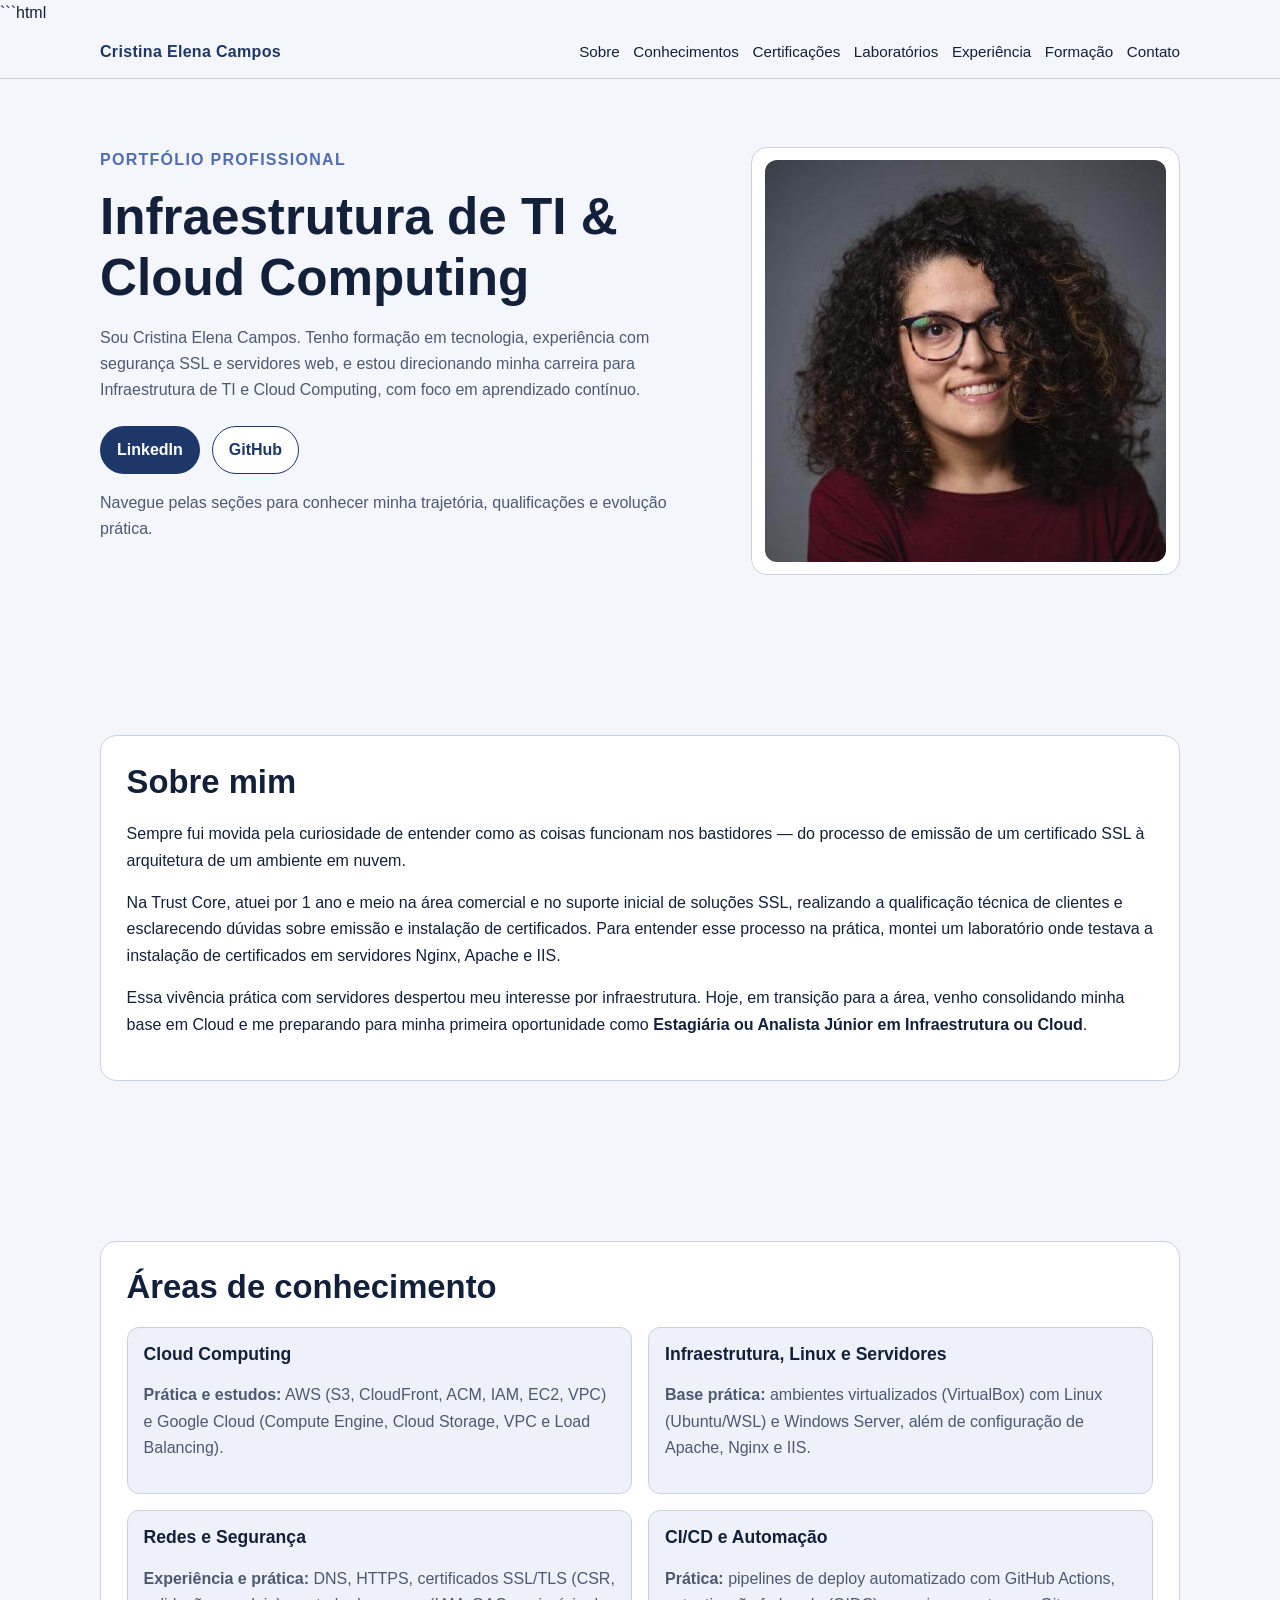
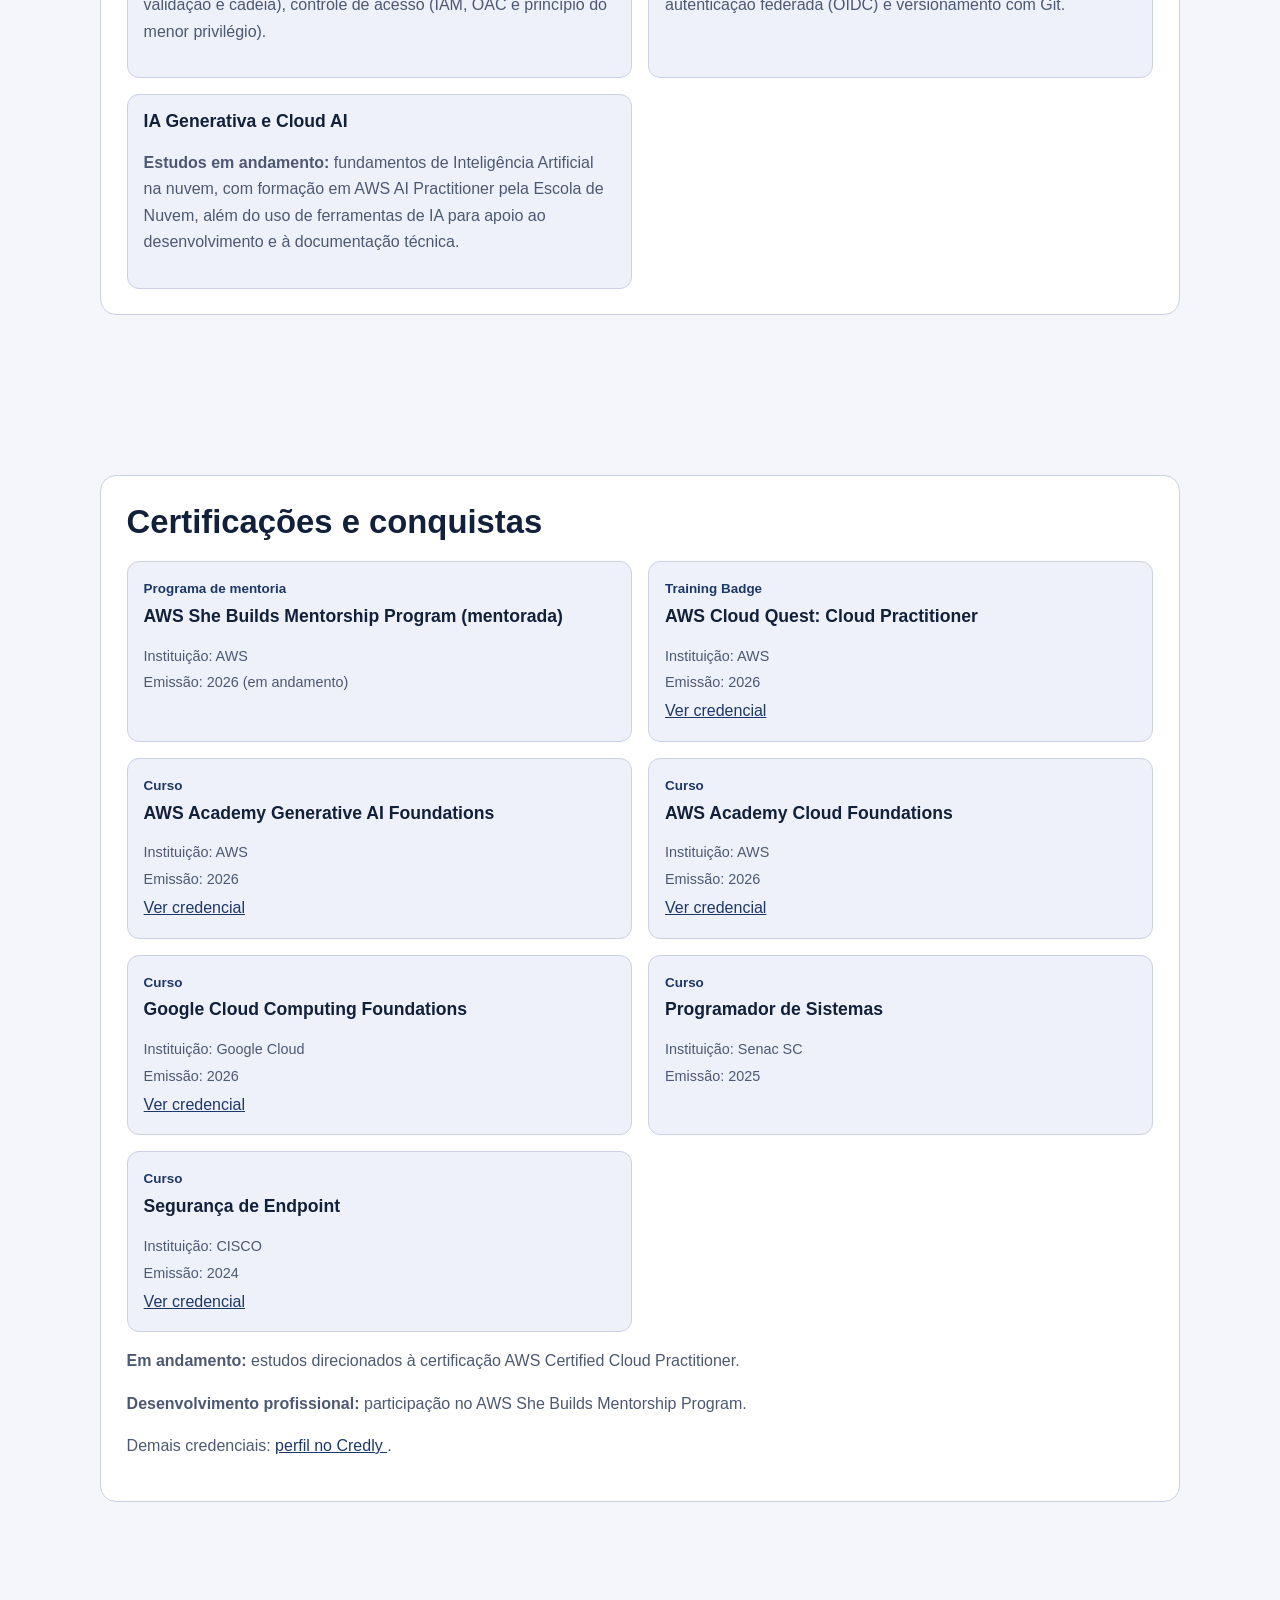
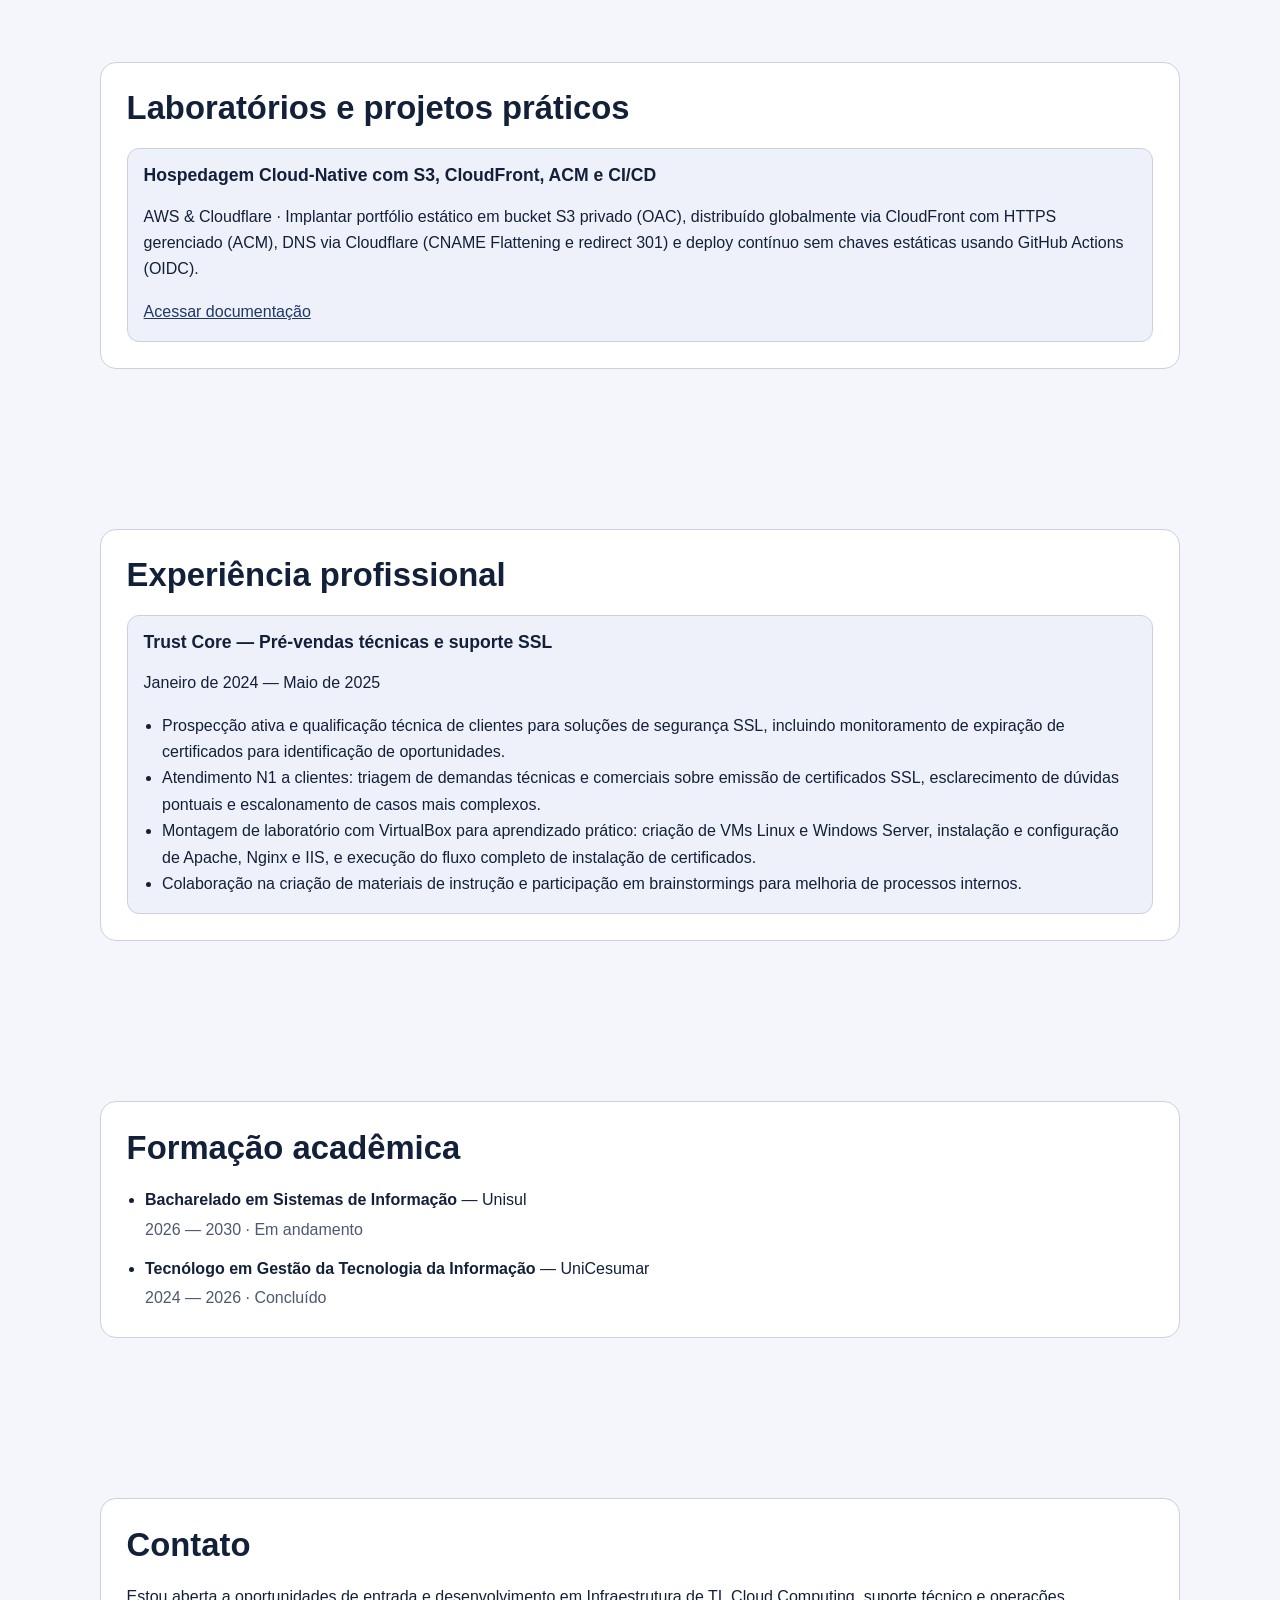
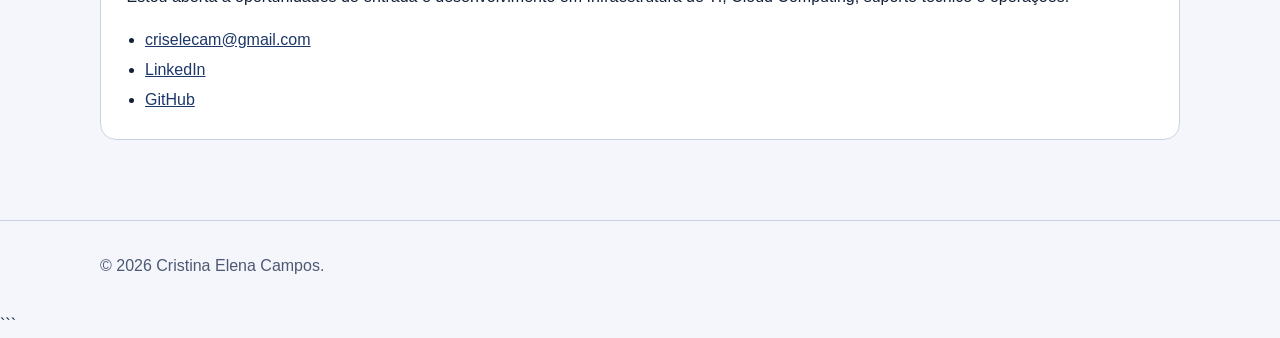
==== index.html @ 0709bb60 "Update experience and knowledge sections in index.html" ====
```html
<!doctype html>
<html lang="pt-BR">
  <head>
    <meta charset="utf-8" />
    <meta name="viewport" content="width=device-width, initial-scale=1" />

    <title>Cristina Elena Campos | Infraestrutura de TI &amp; Cloud Computing</title>

    <meta
      name="description"
      content="Portfólio profissional de Cristina Elena Campos, com formação em tecnologia, experiência com SSL e servidores web e foco em Infraestrutura de TI e Cloud Computing."
    />

    <link rel="icon" href="assets/images/favicon.svg" type="image/svg+xml" />
    <link rel="stylesheet" href="styles.css" />
  </head>

  <body>
    <a class="skip-link" href="#conteudo">Pular para o conteúdo principal</a>

    <header class="site-header" id="topo">
      <div class="container nav-wrapper">
        <a class="brand" href="#topo">Cristina Elena Campos</a>

        <nav aria-label="Navegação principal">
          <ul class="nav-list">
            <li><a href="#sobre">Sobre</a></li>
            <li><a href="#conhecimentos">Conhecimentos</a></li>
            <li><a href="#certificacoes">Certificações</a></li>
            <li><a href="#laboratorios">Laboratórios</a></li>
            <li><a href="#experiencia">Experiência</a></li>
            <li><a href="#formacao">Formação</a></li>
            <li><a href="#contato">Contato</a></li>
          </ul>
        </nav>
      </div>
    </header>

    <main id="conteudo">
      <section class="hero" aria-labelledby="hero-titulo">
        <div class="container hero-grid">
          <div>
            <p class="eyebrow">Portfólio profissional</p>

            <h1 id="hero-titulo">
              Infraestrutura de TI &amp; Cloud Computing
            </h1>

            <p class="hero-text">
              Sou Cristina Elena Campos. Tenho formação em tecnologia,
              experiência com segurança SSL e servidores web, e estou
              direcionando minha carreira para Infraestrutura de TI e Cloud
              Computing, com foco em aprendizado contínuo.
            </p>

            <div class="hero-actions" id="hero-actions">
              <a
                class="button button-primary"
                href="https://www.linkedin.com/in/criselecam/"
                target="_blank"
                rel="noopener noreferrer"
              >
                LinkedIn
              </a>

              <a
                class="button button-secondary"
                href="https://github.com/Cristina-br"
                target="_blank"
                rel="noopener noreferrer"
              >
                GitHub
              </a>
            </div>

            <p class="hero-note">
              Navegue pelas seções para conhecer minha trajetória,
              qualificações e evolução prática.
            </p>
          </div>

          <aside class="photo-card" aria-label="Foto profissional">
            <img
              src="assets/images/foto-profissional.jpeg"
              alt="Foto profissional de Cristina Elena Campos"
              width="420"
              height="520"
            />
          </aside>
        </div>
      </section>

      <section id="sobre" aria-labelledby="sobre-titulo">
        <div class="container section-content">
          <h2 id="sobre-titulo">Sobre mim</h2>

          <p>
            Sempre fui movida pela curiosidade de entender como as coisas
            funcionam nos bastidores — do processo de emissão de um certificado
            SSL à arquitetura de um ambiente em nuvem.
          </p>

          <p>
            Na Trust Core, atuei por 1 ano e meio na área comercial e no
            suporte inicial de soluções SSL, realizando a qualificação técnica
            de clientes e esclarecendo dúvidas sobre emissão e instalação de
            certificados. Para entender esse processo na prática, montei um
            laboratório onde testava a instalação de certificados em servidores
            Nginx, Apache e IIS.
          </p>

          <p>
            Essa vivência prática com servidores despertou meu interesse por
            infraestrutura. Hoje, em transição para a área, venho consolidando
            minha base em Cloud e me preparando para minha primeira oportunidade
            como
            <strong>Estagiária ou Analista Júnior em Infraestrutura ou Cloud</strong>.
          </p>
        </div>
      </section>

      <section id="conhecimentos" aria-labelledby="conhecimentos-titulo">
        <div class="container section-content">
          <h2 id="conhecimentos-titulo">Áreas de conhecimento</h2>

          <div class="knowledge-grid">
            <article>
              <h3>Cloud Computing</h3>
              <p>
                <strong>Prática e estudos:</strong> AWS (S3, CloudFront, ACM,
                IAM, EC2, VPC) e Google Cloud (Compute Engine, Cloud Storage,
                VPC e Load Balancing).
              </p>
            </article>

            <article>
              <h3>Infraestrutura, Linux e Servidores</h3>
              <p>
                <strong>Base prática:</strong> ambientes virtualizados
                (VirtualBox) com Linux (Ubuntu/WSL) e Windows Server, além de
                configuração de Apache, Nginx e IIS.
              </p>
            </article>

            <article>
              <h3>Redes e Segurança</h3>
              <p>
                <strong>Experiência e prática:</strong> DNS, HTTPS,
                certificados SSL/TLS (CSR, validação e cadeia), controle de
                acesso (IAM, OAC e princípio do menor privilégio).
              </p>
            </article>

            <article>
              <h3>CI/CD e Automação</h3>
              <p>
                <strong>Prática:</strong> pipelines de deploy automatizado
                com GitHub Actions, autenticação federada (OIDC) e
                versionamento com Git.
              </p>
            </article>

            <article>
              <h3>IA Generativa e Cloud AI</h3>
              <p>
                <strong>Estudos em andamento:</strong> fundamentos de
                Inteligência Artificial na nuvem, com formação em AWS AI
                Practitioner pela Escola de Nuvem, além do uso de ferramentas
                de IA para apoio ao desenvolvimento e à documentação técnica.
              </p>
            </article>
          </div>
        </div>
      </section>

      <section id="certificacoes" aria-labelledby="certificacoes-titulo">
        <div class="container section-content">
          <h2 id="certificacoes-titulo">Certificações e conquistas</h2>

          <div
            id="certificacoes-destaque"
            class="credentials-grid"
            aria-live="polite"
          ></div>

          <div class="credentials-footer">
            <p>
              <strong>Em andamento:</strong> estudos direcionados à
              certificação AWS Certified Cloud Practitioner.
            </p>

            <p>
              <strong>Desenvolvimento profissional:</strong> participação no
              AWS She Builds Mentorship Program.
            </p>

            <p>
              Demais credenciais:
              <a
                href="https://www.credly.com/users/cristina-elena-campos/badges/credly"
                target="_blank"
                rel="noopener noreferrer"
              >
                perfil no Credly
              </a>.
            </p>
          </div>
        </div>
      </section>

      <section id="laboratorios" aria-labelledby="laboratorios-titulo">
        <div class="container section-content">
          <h2 id="laboratorios-titulo">Laboratórios e projetos práticos</h2>

          <div
            id="laboratorios-lista"
            class="labs-list"
            aria-live="polite"
          ></div>

          <!--
            A estrutura está preparada para receber novos laboratórios
            via arquivo de dados (data/laboratorios.json).
          -->
        </div>
      </section>

      <section id="experiencia" aria-labelledby="experiencia-titulo">
        <div class="container section-content">
          <h2 id="experiencia-titulo">Experiência profissional</h2>

          <article class="timeline-item">
            <header>
              <h3>Trust Core — Pré-vendas técnicas e suporte SSL</h3>
              <p>Janeiro de 2024 — Maio de 2025</p>
            </header>

            <ul>
              <li>
                Prospecção ativa e qualificação técnica de clientes para
                soluções de segurança SSL, incluindo monitoramento de
                expiração de certificados para identificação de oportunidades.
              </li>

              <li>
                Atendimento N1 a clientes: triagem de demandas técnicas e
                comerciais sobre emissão de certificados SSL, esclarecimento
                de dúvidas pontuais e escalonamento de casos mais complexos.
              </li>

              <li>
                Montagem de laboratório com VirtualBox para aprendizado
                prático: criação de VMs Linux e Windows Server, instalação e
                configuração de Apache, Nginx e IIS, e execução do fluxo
                completo de instalação de certificados.
              </li>

              <li>
                Colaboração na criação de materiais de instrução e participação
                em brainstormings para melhoria de processos internos.
              </li>
            </ul>
          </article>
        </div>
      </section>

      <section id="formacao" aria-labelledby="formacao-titulo">
        <div class="container section-content">
          <h2 id="formacao-titulo">Formação acadêmica</h2>

          <ul class="education-list">
            <li>
              <strong>Bacharelado em Sistemas de Informação</strong> — Unisul
              <span>2026 — 2030 · Em andamento</span>
            </li>

            <li>
              <strong>Tecnólogo em Gestão da Tecnologia da Informação</strong>
              — UniCesumar
              <span>2024 — 2026 · Concluído</span>
            </li>
          </ul>
        </div>
      </section>

      <section id="contato" aria-labelledby="contato-titulo">
        <div class="container section-content">
          <h2 id="contato-titulo">Contato</h2>

          <p>
            Estou aberta a oportunidades de entrada e desenvolvimento em
            Infraestrutura de TI, Cloud Computing, suporte técnico e operações.
          </p>

          <ul class="contact-list">
            <li>
              <a href="mailto:criselecam@gmail.com">
                criselecam@gmail.com
              </a>
            </li>

            <li>
              <a
                href="https://www.linkedin.com/in/criselecam/"
                target="_blank"
                rel="noopener noreferrer"
              >
                LinkedIn
              </a>
            </li>

            <li>
              <a
                href="https://github.com/Cristina-br"
                target="_blank"
                rel="noopener noreferrer"
              >
                GitHub
              </a>
            </li>
          </ul>
        </div>
      </section>
    </main>

    <footer class="site-footer">
      <div class="container">
        <p>© <span id="current-year"></span> Cristina Elena Campos.</p>
      </div>
    </footer>

    <script src="script.js" defer></script>
  </body>
</html>
```
---- styles.css ----
:root {
  --bg: #f4f6fb;
  --surface: #ffffff;
  --surface-alt: #eef1f9;
  --text: #13203a;
  --muted: #4d5872;
  --primary: #1d3769;
  --primary-strong: #14264a;
  --secondary: #4f6db4;
  --accent: #7a64b5;
  --border: #c9d1e3;
}

* {
  box-sizing: border-box;
}

html {
  scroll-behavior: smooth;
}

body {
  margin: 0;
  font-family: "Inter", "Segoe UI", Roboto, Helvetica, Arial, sans-serif;
  line-height: 1.65;
  background: var(--bg);
  color: var(--text);
}

a {
  color: var(--primary);
}

a:focus-visible,
button:focus-visible {
  outline: 3px solid var(--accent);
  outline-offset: 2px;
}

.skip-link {
  position: absolute;
  left: -9999px;
  top: 0;
  background: var(--primary-strong);
  color: #fff;
  padding: 0.5rem 0.75rem;
  z-index: 999;
}

.skip-link:focus {
  left: 0.5rem;
  top: 0.5rem;
}

.container {
  width: min(1080px, 92vw);
  margin: 0 auto;
}

.site-header {
  position: sticky;
  top: 0;
  background: rgba(244, 246, 251, 0.94);
  border-bottom: 1px solid var(--border);
  backdrop-filter: blur(6px);
  z-index: 40;
}

.nav-wrapper {
  display: flex;
  align-items: center;
  justify-content: space-between;
  gap: 1rem;
  padding: 0.8rem 0;
}

.brand {
  font-weight: 700;
  text-decoration: none;
  letter-spacing: 0.02em;
}

.nav-list {
  margin: 0;
  padding: 0;
  list-style: none;
  display: flex;
  flex-wrap: wrap;
  justify-content: flex-end;
  gap: 0.85rem;
}

.nav-list a {
  text-decoration: none;
  color: var(--text);
  font-size: 0.95rem;
}

section {
  padding: 5rem 0;
}

.hero {
  padding-top: 4.2rem;
}

.hero-grid {
  display: grid;
  grid-template-columns: 1.3fr minmax(260px, 0.9fr);
  gap: 2rem;
  align-items: start;
}

.eyebrow {
  text-transform: uppercase;
  letter-spacing: 0.08em;
  color: var(--secondary);
  font-weight: 600;
  margin: 0 0 0.8rem;
}

h1,
h2,
h3 {
  line-height: 1.2;
  margin-top: 0;
}

h1 {
  font-size: clamp(1.9rem, 4.4vw, 3.2rem);
  margin-bottom: 1rem;
}

h2 {
  font-size: clamp(1.45rem, 2.6vw, 2.05rem);
  margin-bottom: 1.25rem;
}

h3 {
  font-size: 1.1rem;
}

.hero-text,
.hero-note {
  color: var(--muted);
  max-width: 65ch;
}

.hero-actions {
  display: flex;
  flex-wrap: wrap;
  gap: 0.75rem;
  margin: 1.4rem 0 0.75rem;
}

.button {
  display: inline-flex;
  align-items: center;
  justify-content: center;
  padding: 0.6rem 1rem;
  border-radius: 999px;
  text-decoration: none;
  border: 1px solid transparent;
  font-weight: 600;
}

.button-primary {
  background: var(--primary);
  color: #fff;
}

.button-primary:hover,
.button-primary:focus-visible {
  background: var(--primary-strong);
}

.button-secondary {
  background: var(--surface);
  color: var(--primary);
  border-color: var(--primary);
}

.button-secondary:hover,
.button-secondary:focus-visible {
  background: #e8edf8;
}

.photo-card {
  background: var(--surface);
  border: 1px solid var(--border);
  border-radius: 16px;
  padding: 0.8rem;
}

.photo-card img {
  width: 100%;
  height: auto;
  border-radius: 12px;
  display: block;
}

.photo-card p {
  margin: 0.8rem 0 0;
  color: var(--muted);
  font-size: 0.92rem;
}

.section-content {
  background: var(--surface);
  border: 1px solid var(--border);
  border-radius: 16px;
  padding: clamp(1.1rem, 2vw, 2rem);
}

.knowledge-grid,
.credentials-grid {
  display: grid;
  grid-template-columns: repeat(2, minmax(0, 1fr));
  gap: 1rem;
}

.knowledge-grid article,
.credential-card,
.timeline-item,
.labs-callout {
  background: var(--surface-alt);
  border: 1px solid var(--border);
  border-radius: 12px;
  padding: 1rem;
}

.credential-card p,
.knowledge-grid p,
.credentials-footer,
.labs-note {
  color: var(--muted);
}

.credential-type {
  display: inline-block;
  margin-bottom: 0.35rem;
  font-size: 0.84rem;
  color: var(--primary);
  font-weight: 600;
}

.credential-meta {
  font-size: 0.9rem;
  margin: 0.2rem 0;
}

.timeline-item ul,
.contact-list,
.education-list {
  margin: 0;
  padding-left: 1.15rem;
}

.education-list li + li {
  margin-top: 0.8rem;
}

.education-list span {
  display: block;
  color: var(--muted);
  margin-top: 0.2rem;
}

.contact-list li + li {
  margin-top: 0.25rem;
}

.site-footer {
  border-top: 1px solid var(--border);
  padding: 2rem 0;
}

.site-footer p {
  margin: 0;
  color: var(--muted);
}

@media (max-width: 880px) {
  .nav-wrapper {
    flex-direction: column;
    align-items: flex-start;
  }

  .hero-grid,
  .knowledge-grid,
  .credentials-grid {
    grid-template-columns: 1fr;
  }
}

@media (prefers-reduced-motion: reduce) {
  html {
    scroll-behavior: auto;
  }

  *,
  *::before,
  *::after {
    animation-duration: 0.01ms !important;
    animation-iteration-count: 1 !important;
    transition-duration: 0.01ms !important;
  }
}
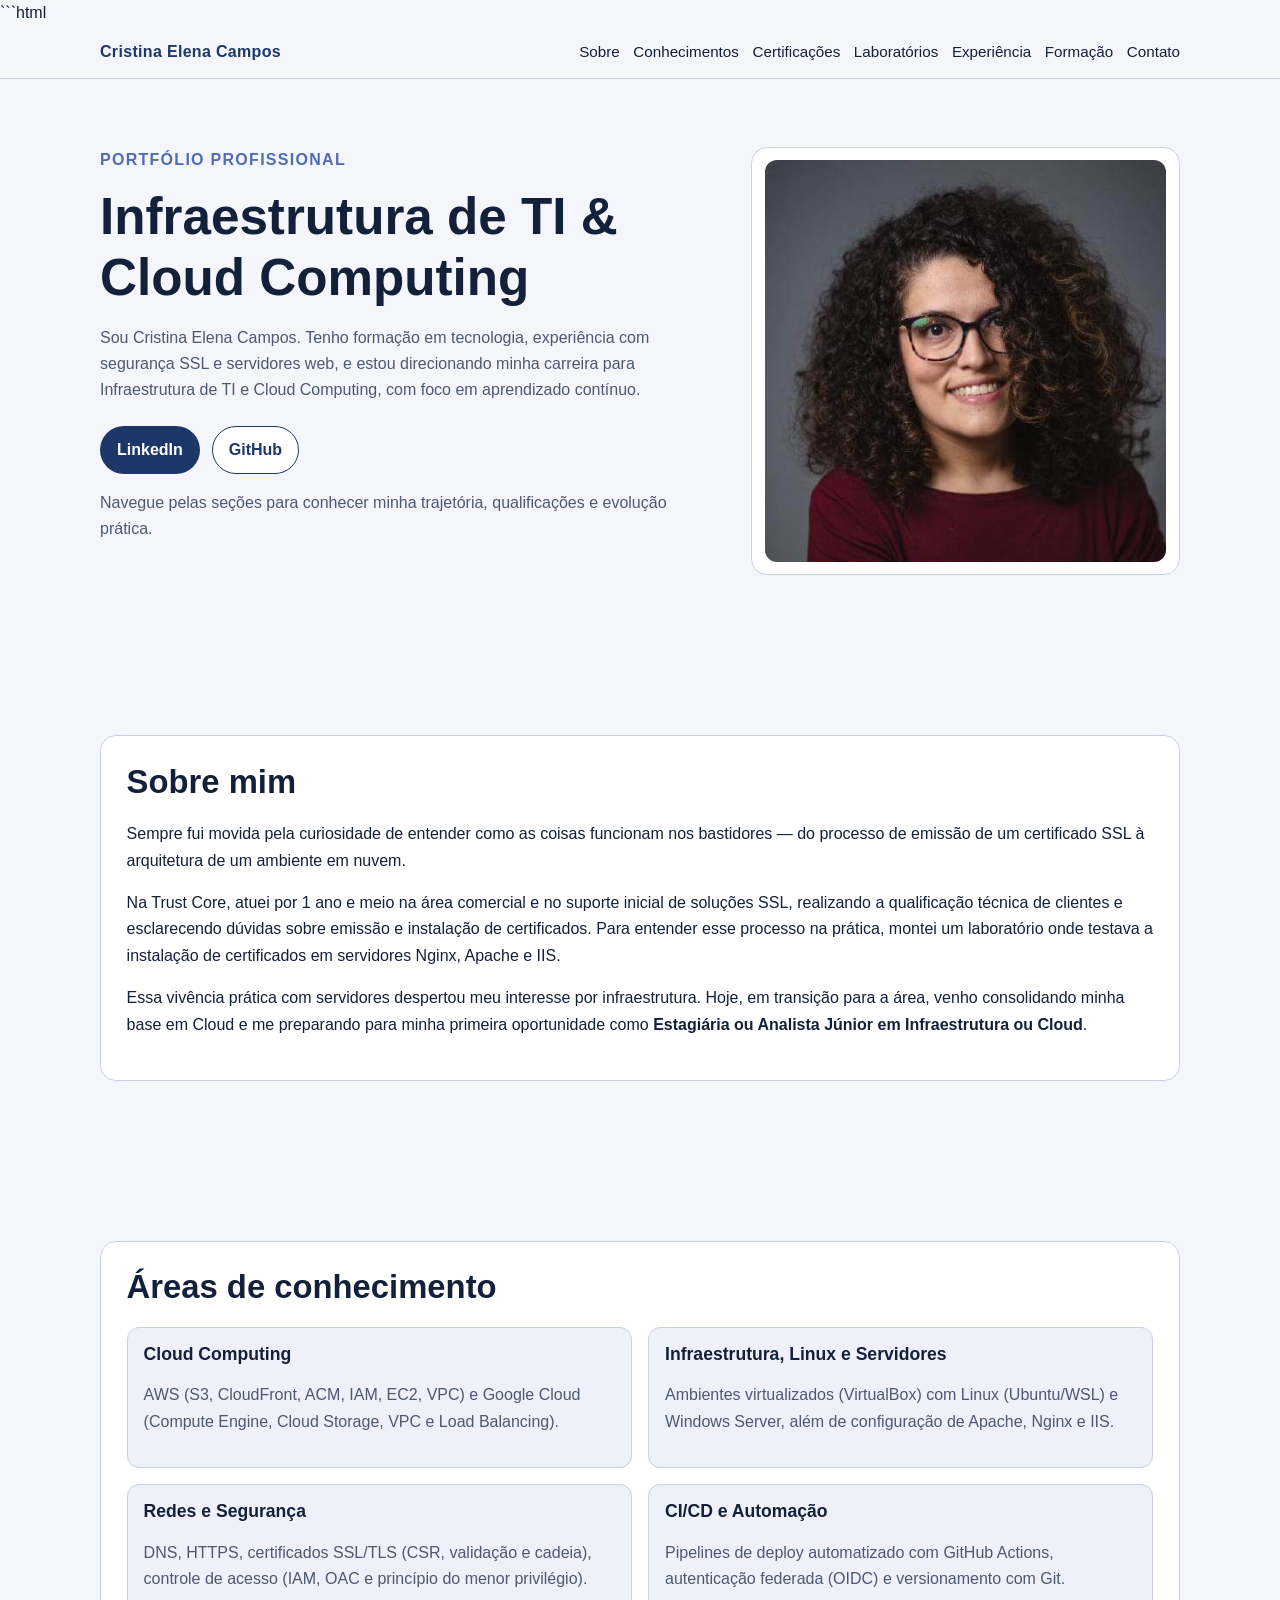
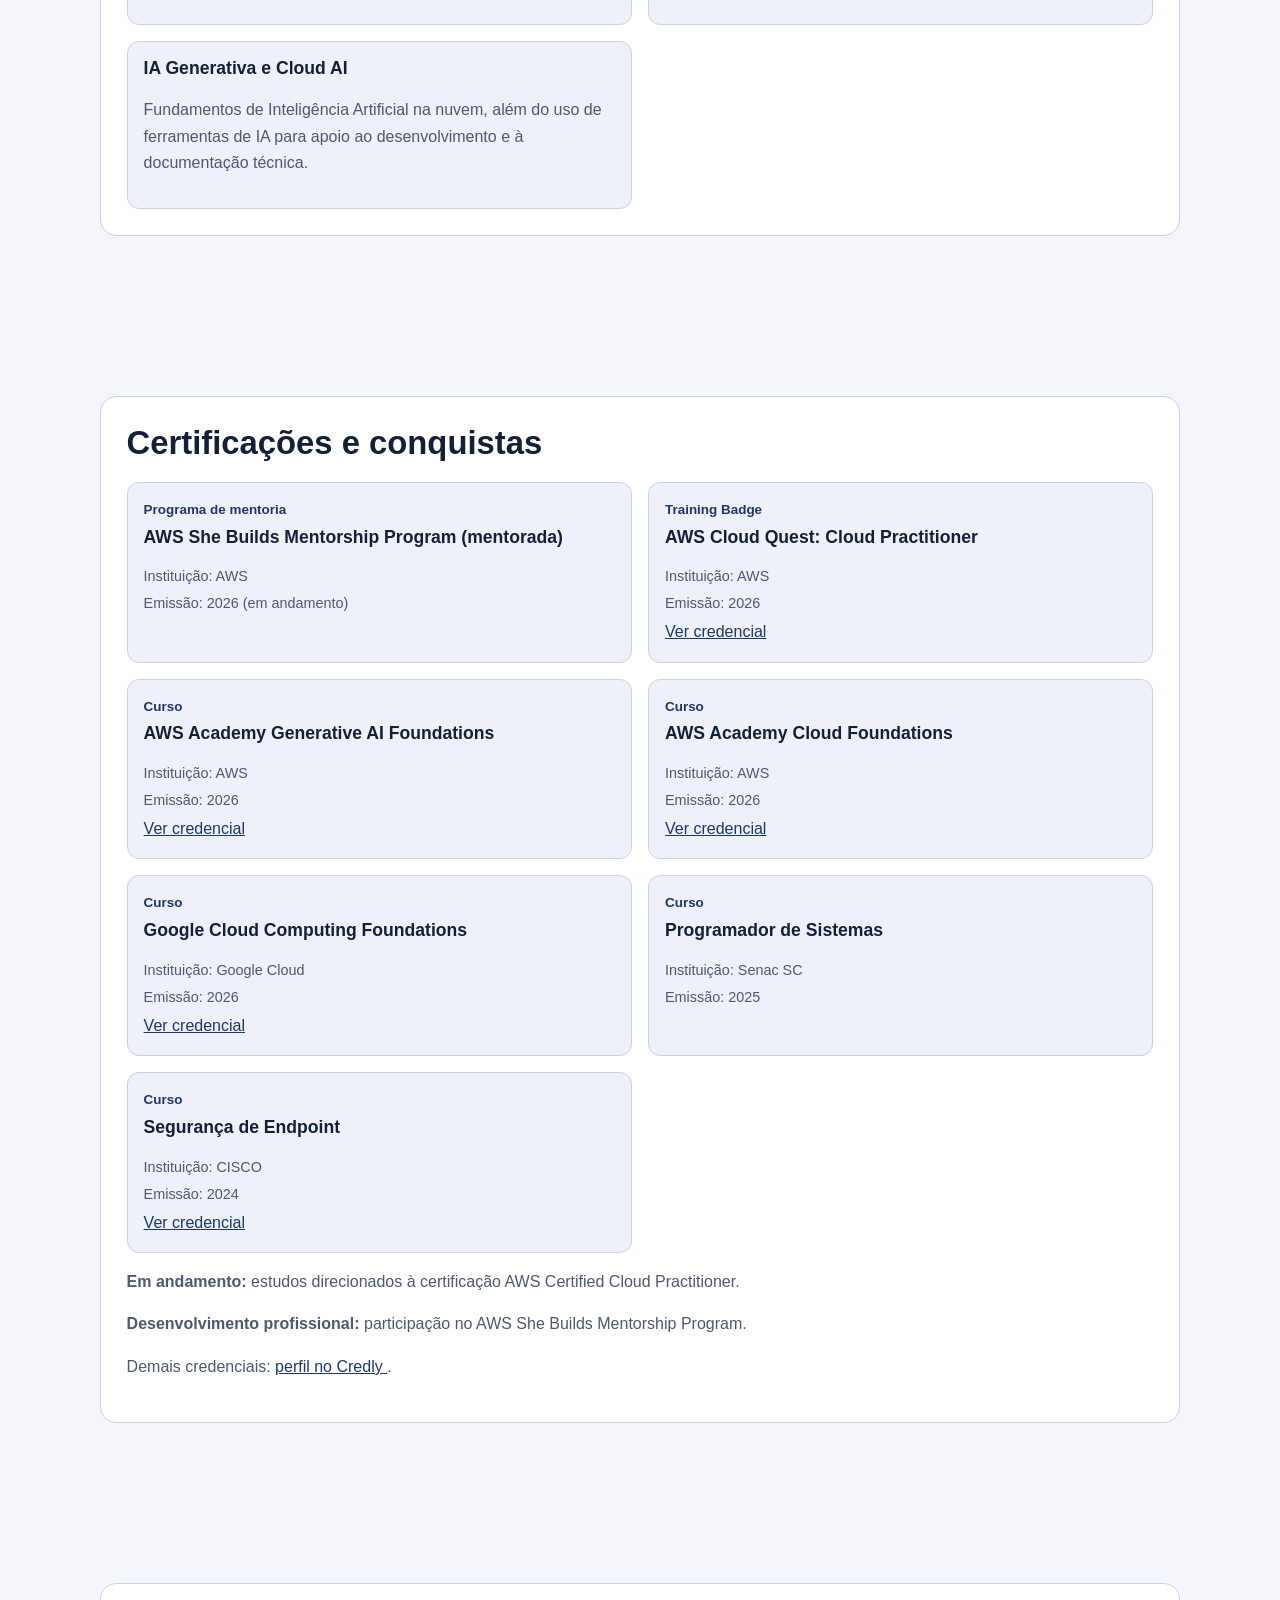
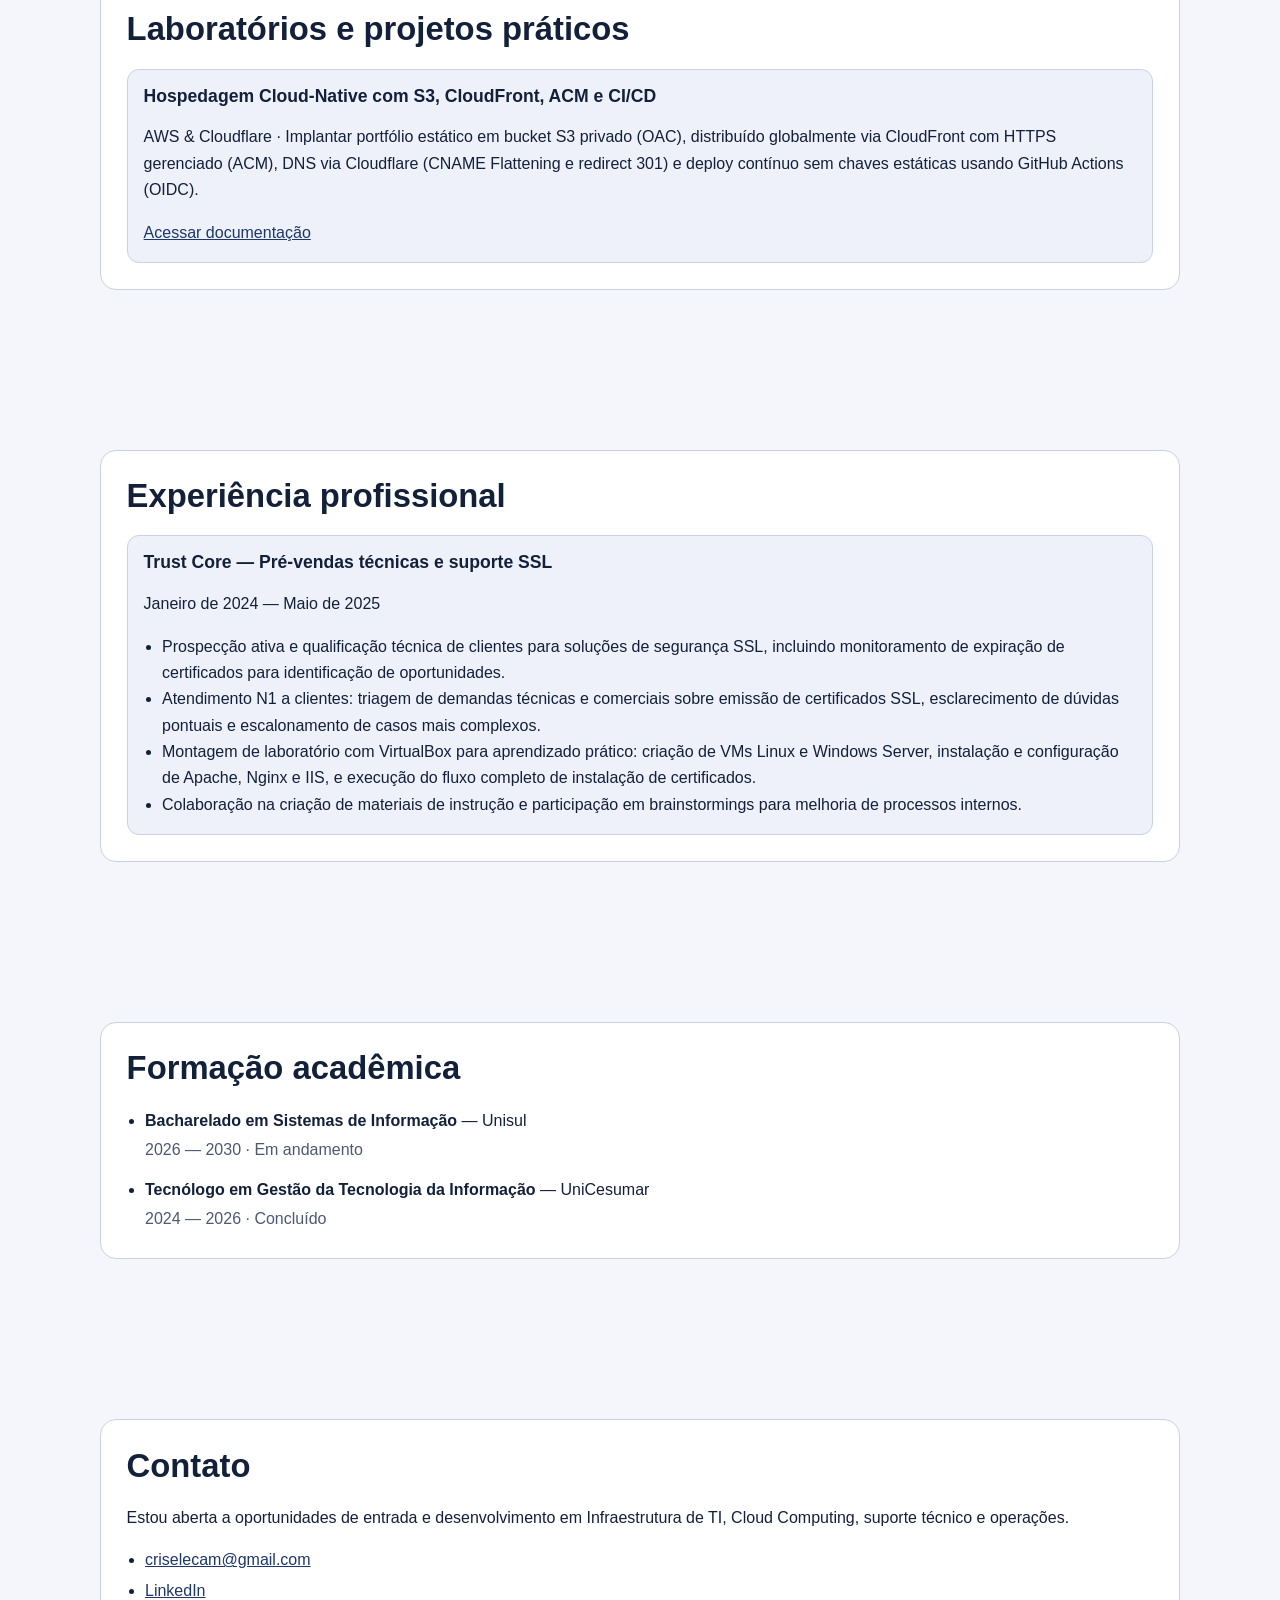
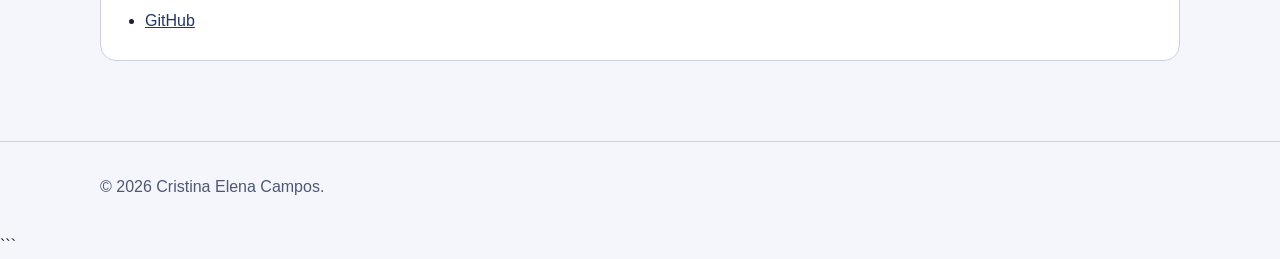
==== commit 572b4990: "Refactor HTML content for clarity and conciseness" ====
--- a/index.html
+++ b/index.html
@@ -128,7 +128,7 @@
             <article>
               <h3>Cloud Computing</h3>
               <p>
-                <strong>Prática e estudos:</strong> AWS (S3, CloudFront, ACM,
+                AWS (S3, CloudFront, ACM,
                 IAM, EC2, VPC) e Google Cloud (Compute Engine, Cloud Storage,
                 VPC e Load Balancing).
               </p>
@@ -137,7 +137,7 @@
             <article>
               <h3>Infraestrutura, Linux e Servidores</h3>
               <p>
-                <strong>Base prática:</strong> ambientes virtualizados
+                Ambientes virtualizados
                 (VirtualBox) com Linux (Ubuntu/WSL) e Windows Server, além de
                 configuração de Apache, Nginx e IIS.
               </p>
@@ -146,7 +146,7 @@
             <article>
               <h3>Redes e Segurança</h3>
               <p>
-                <strong>Experiência e prática:</strong> DNS, HTTPS,
+                DNS, HTTPS,
                 certificados SSL/TLS (CSR, validação e cadeia), controle de
                 acesso (IAM, OAC e princípio do menor privilégio).
               </p>
@@ -155,7 +155,7 @@
             <article>
               <h3>CI/CD e Automação</h3>
               <p>
-                <strong>Prática:</strong> pipelines de deploy automatizado
+                Pipelines de deploy automatizado
                 com GitHub Actions, autenticação federada (OIDC) e
                 versionamento com Git.
               </p>
@@ -164,9 +164,8 @@
             <article>
               <h3>IA Generativa e Cloud AI</h3>
               <p>
-                <strong>Estudos em andamento:</strong> fundamentos de
-                Inteligência Artificial na nuvem, com formação em AWS AI
-                Practitioner pela Escola de Nuvem, além do uso de ferramentas
+                Fundamentos de
+                Inteligência Artificial na nuvem, além do uso de ferramentas
                 de IA para apoio ao desenvolvimento e à documentação técnica.
               </p>
             </article>
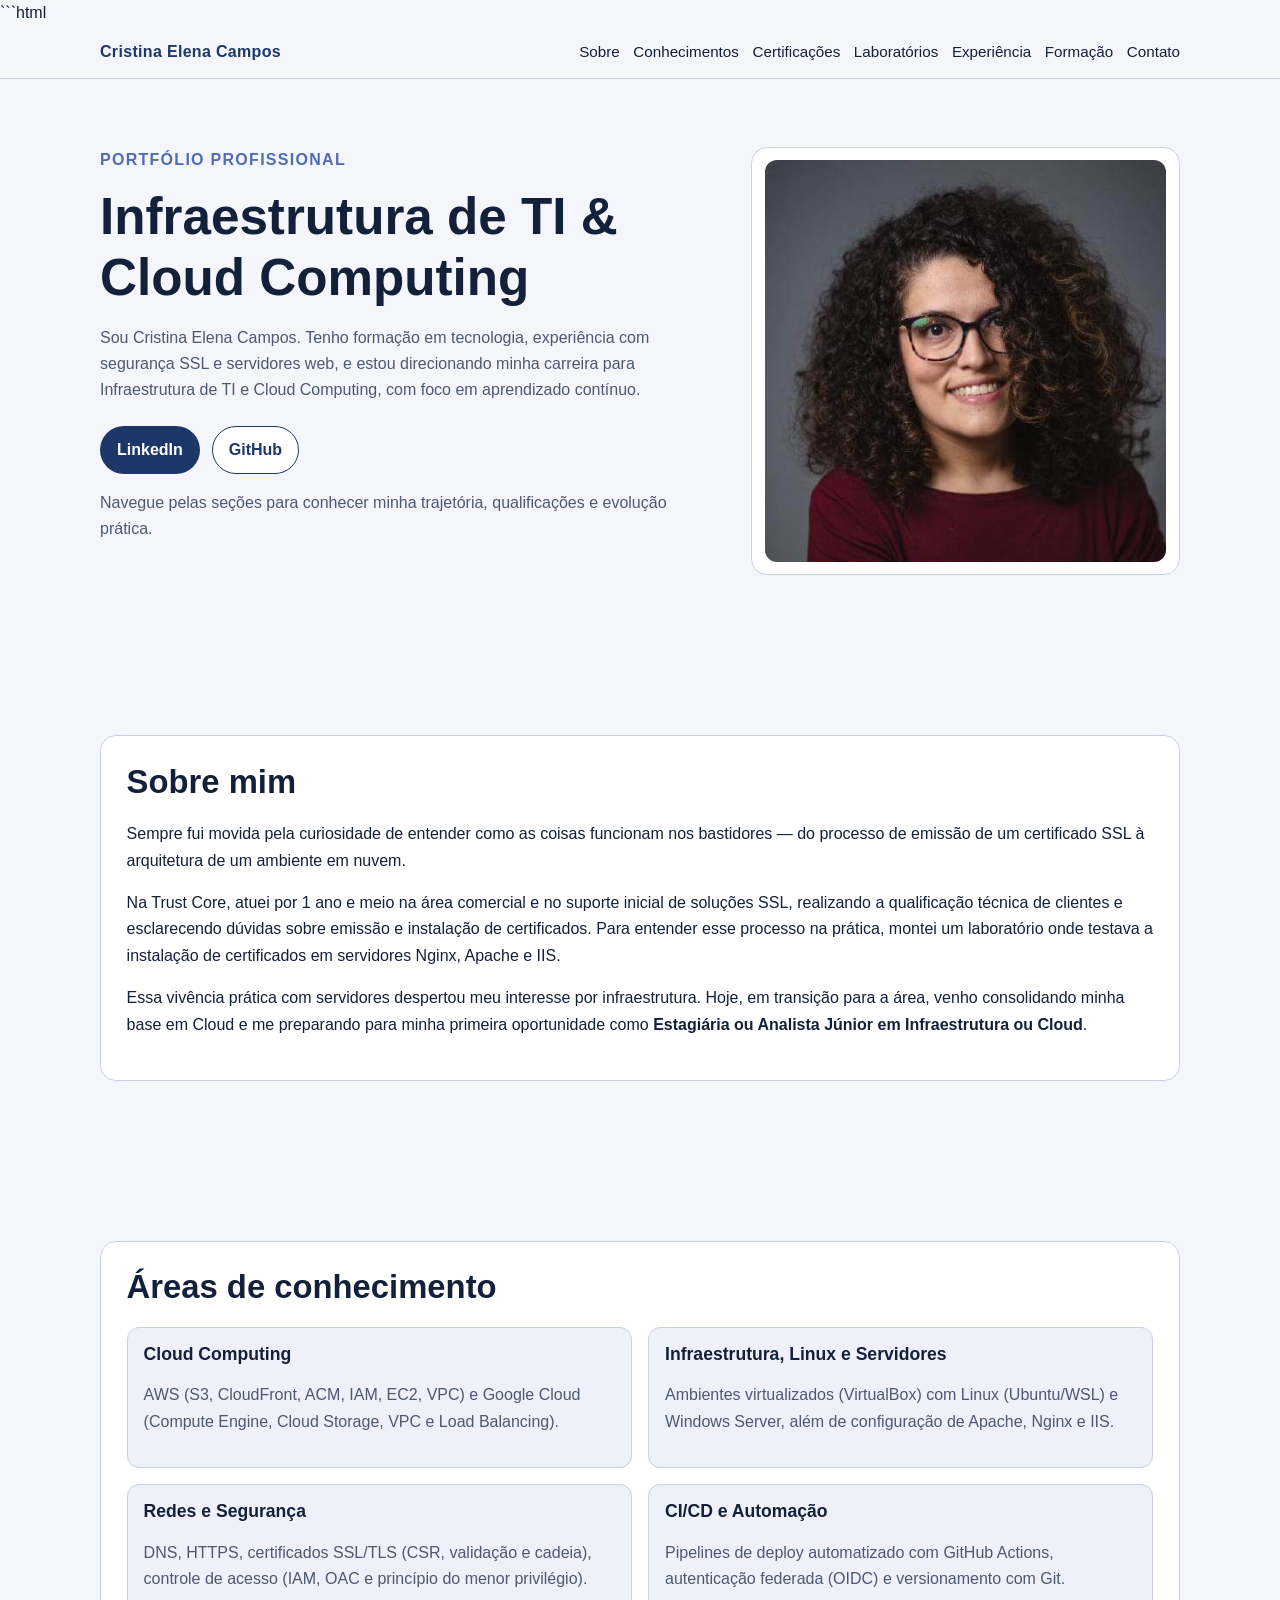
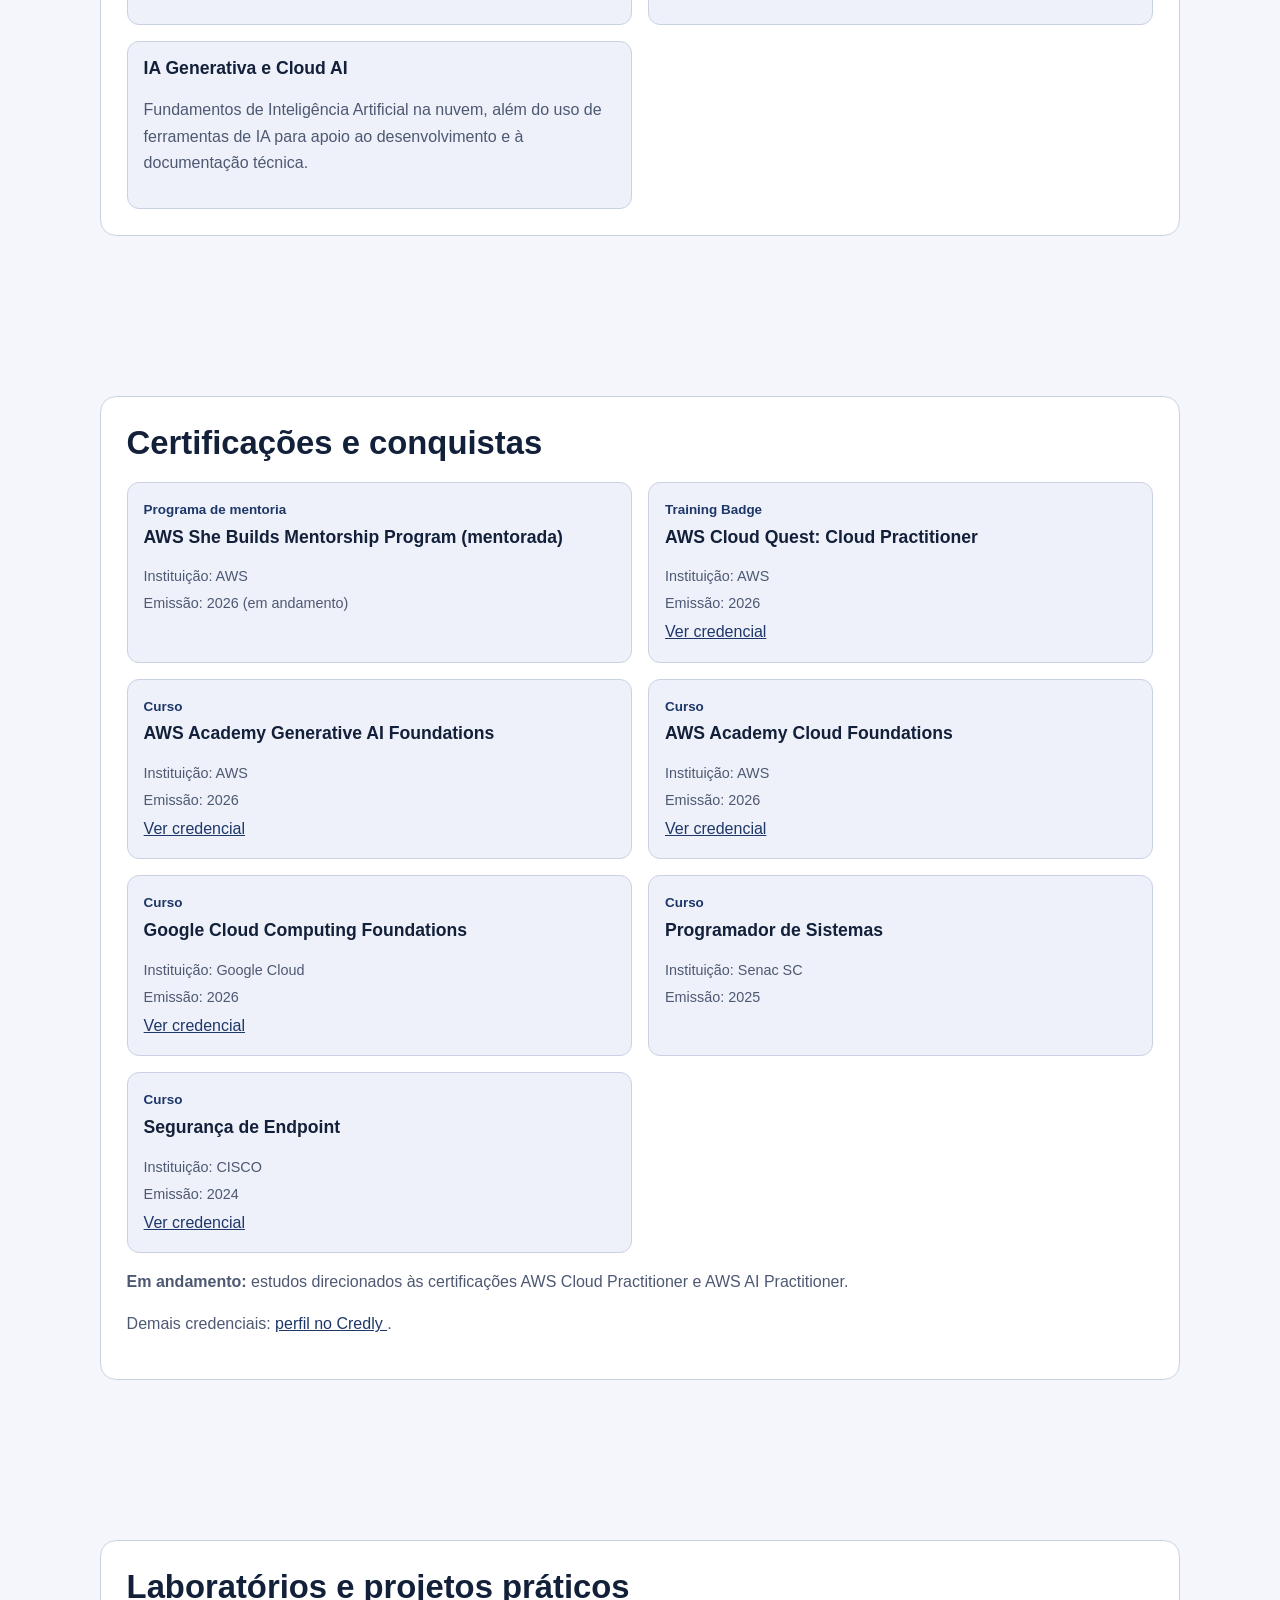
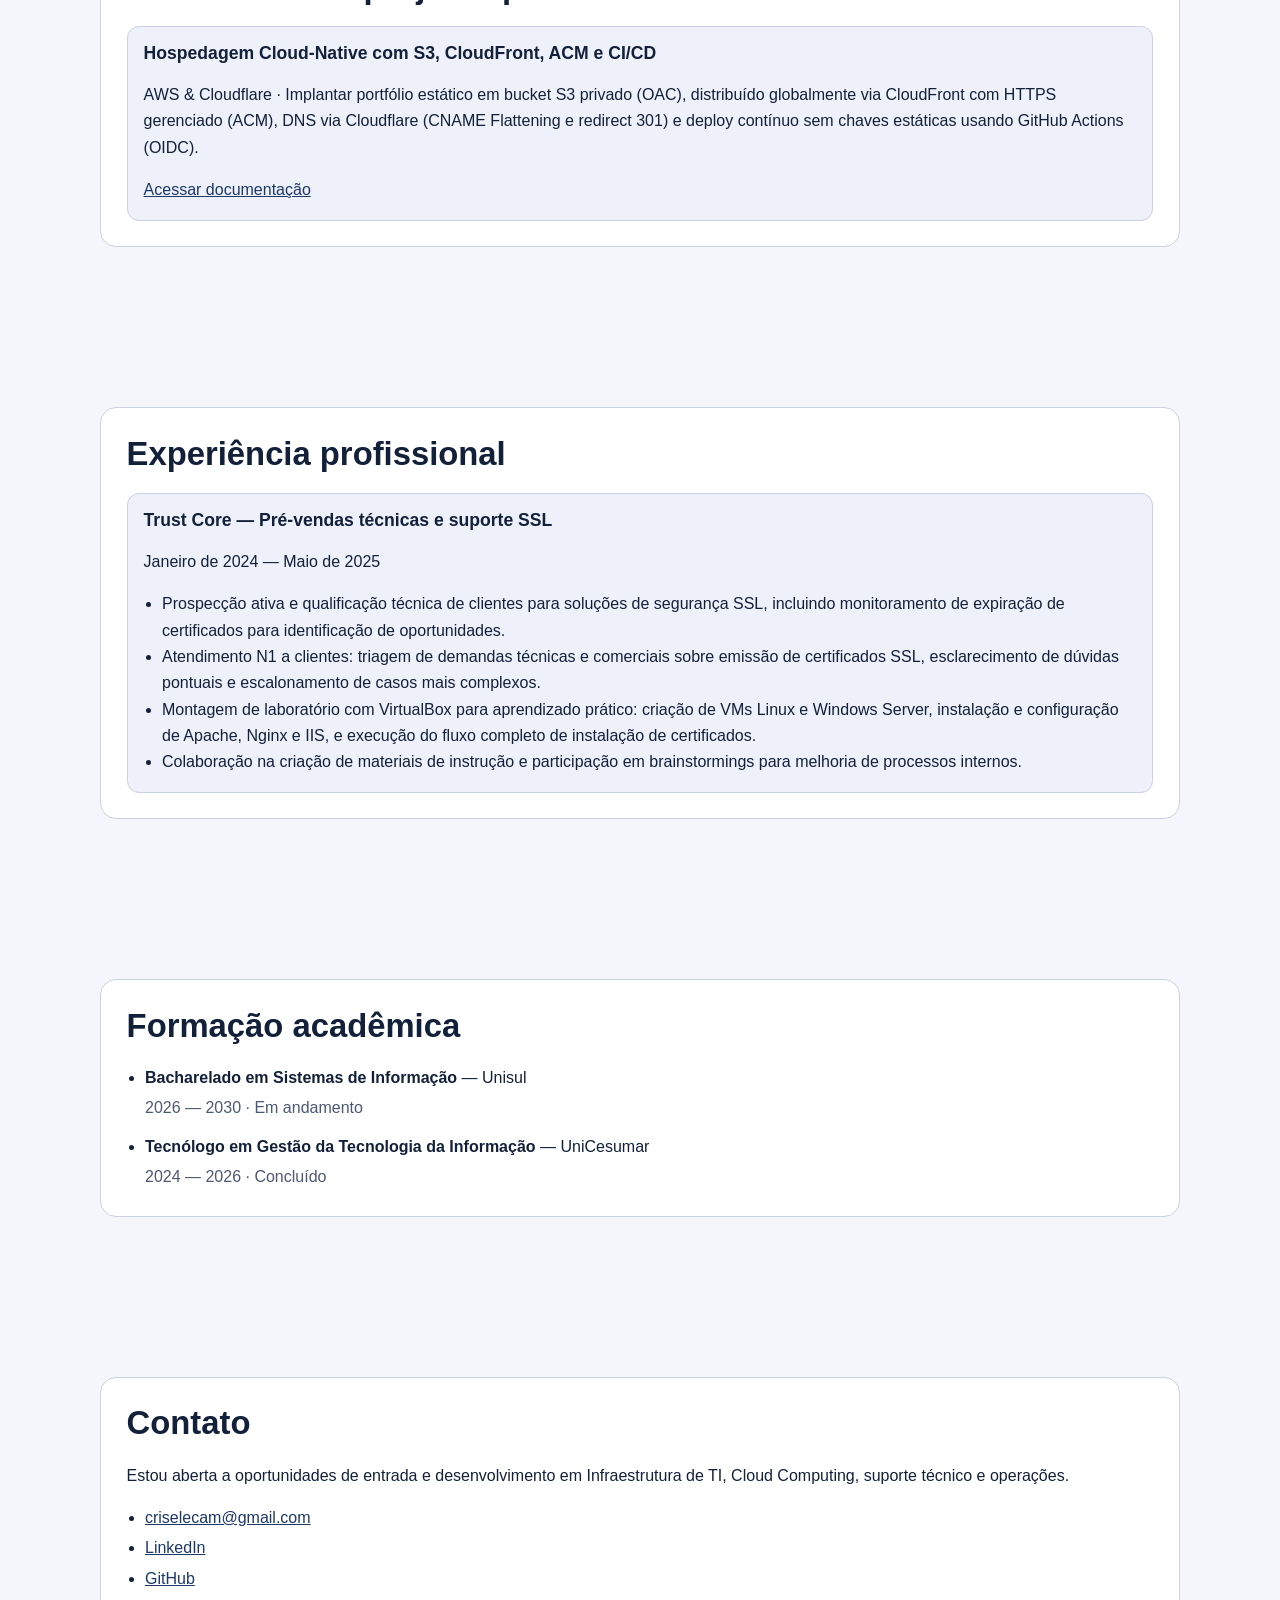
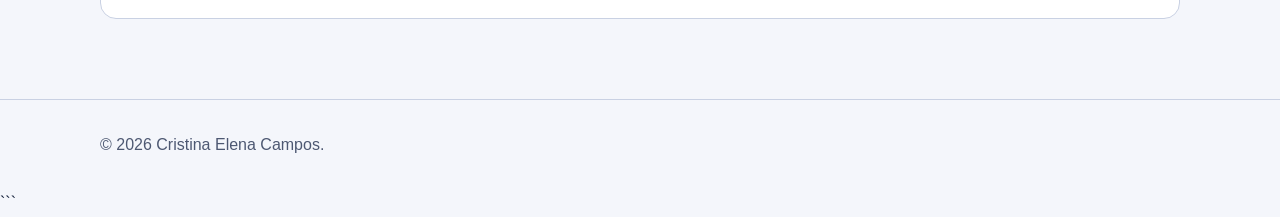
==== commit 1949320e: "Update ongoing studies and professional development" ====
--- a/index.html
+++ b/index.html
@@ -185,13 +185,8 @@
 
           <div class="credentials-footer">
             <p>
-              <strong>Em andamento:</strong> estudos direcionados à
-              certificação AWS Certified Cloud Practitioner.
-            </p>
-
-            <p>
-              <strong>Desenvolvimento profissional:</strong> participação no
-              AWS She Builds Mentorship Program.
+              <strong>Em andamento:</strong> estudos direcionados às
+              certificações AWS Cloud Practitioner e AWS AI Practitioner.
             </p>
 
             <p>
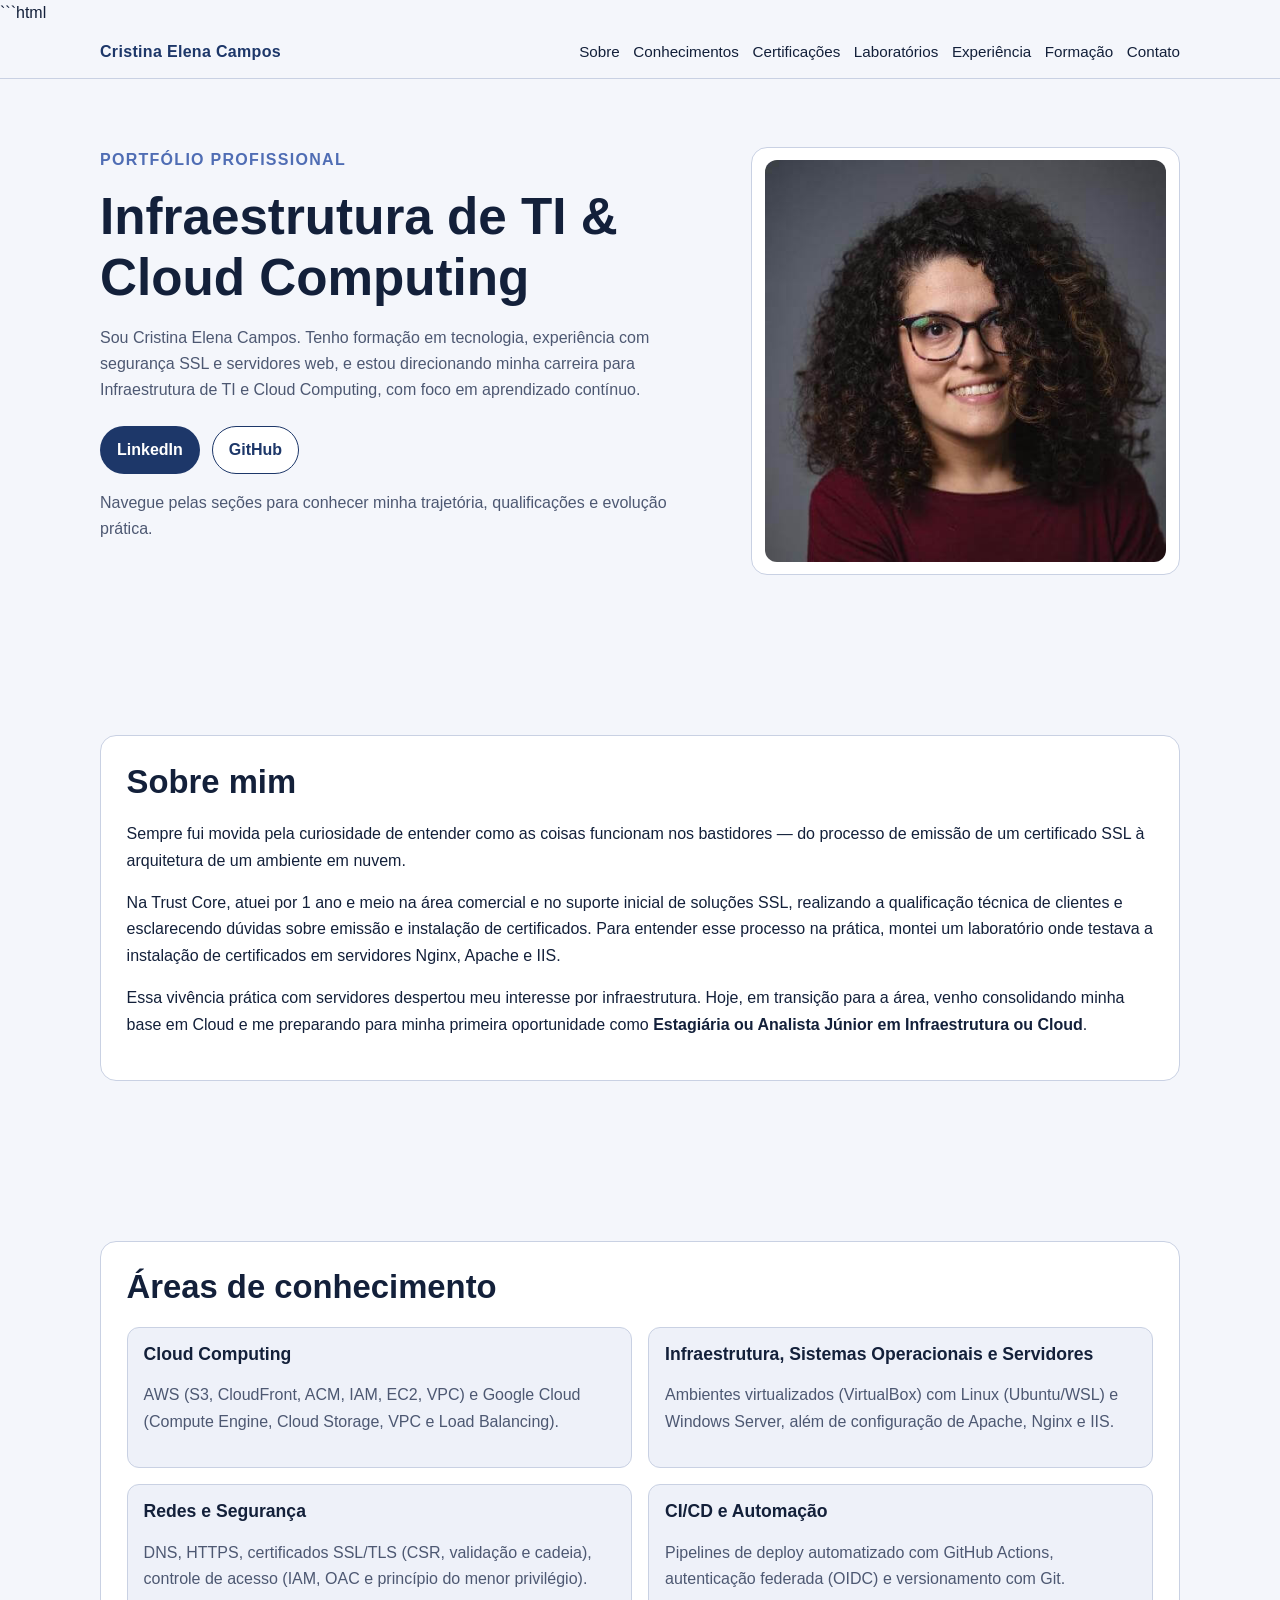
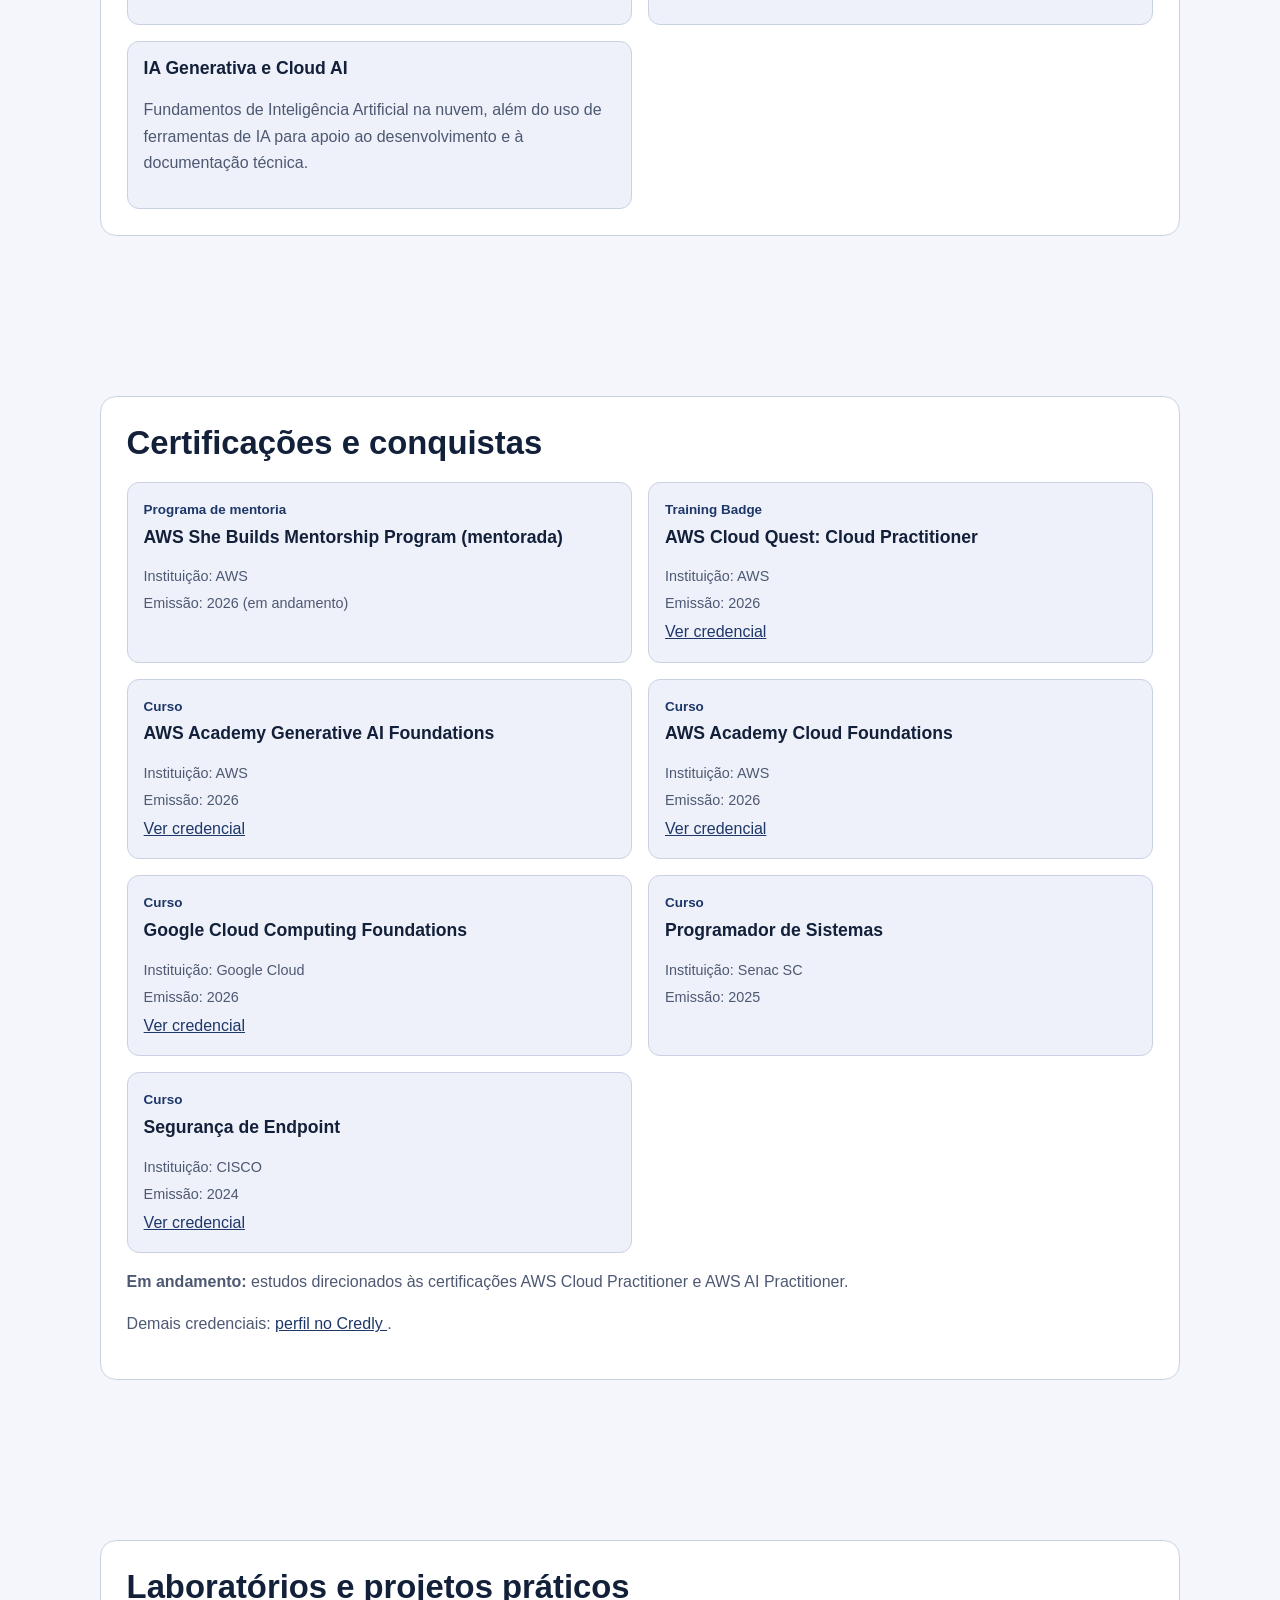
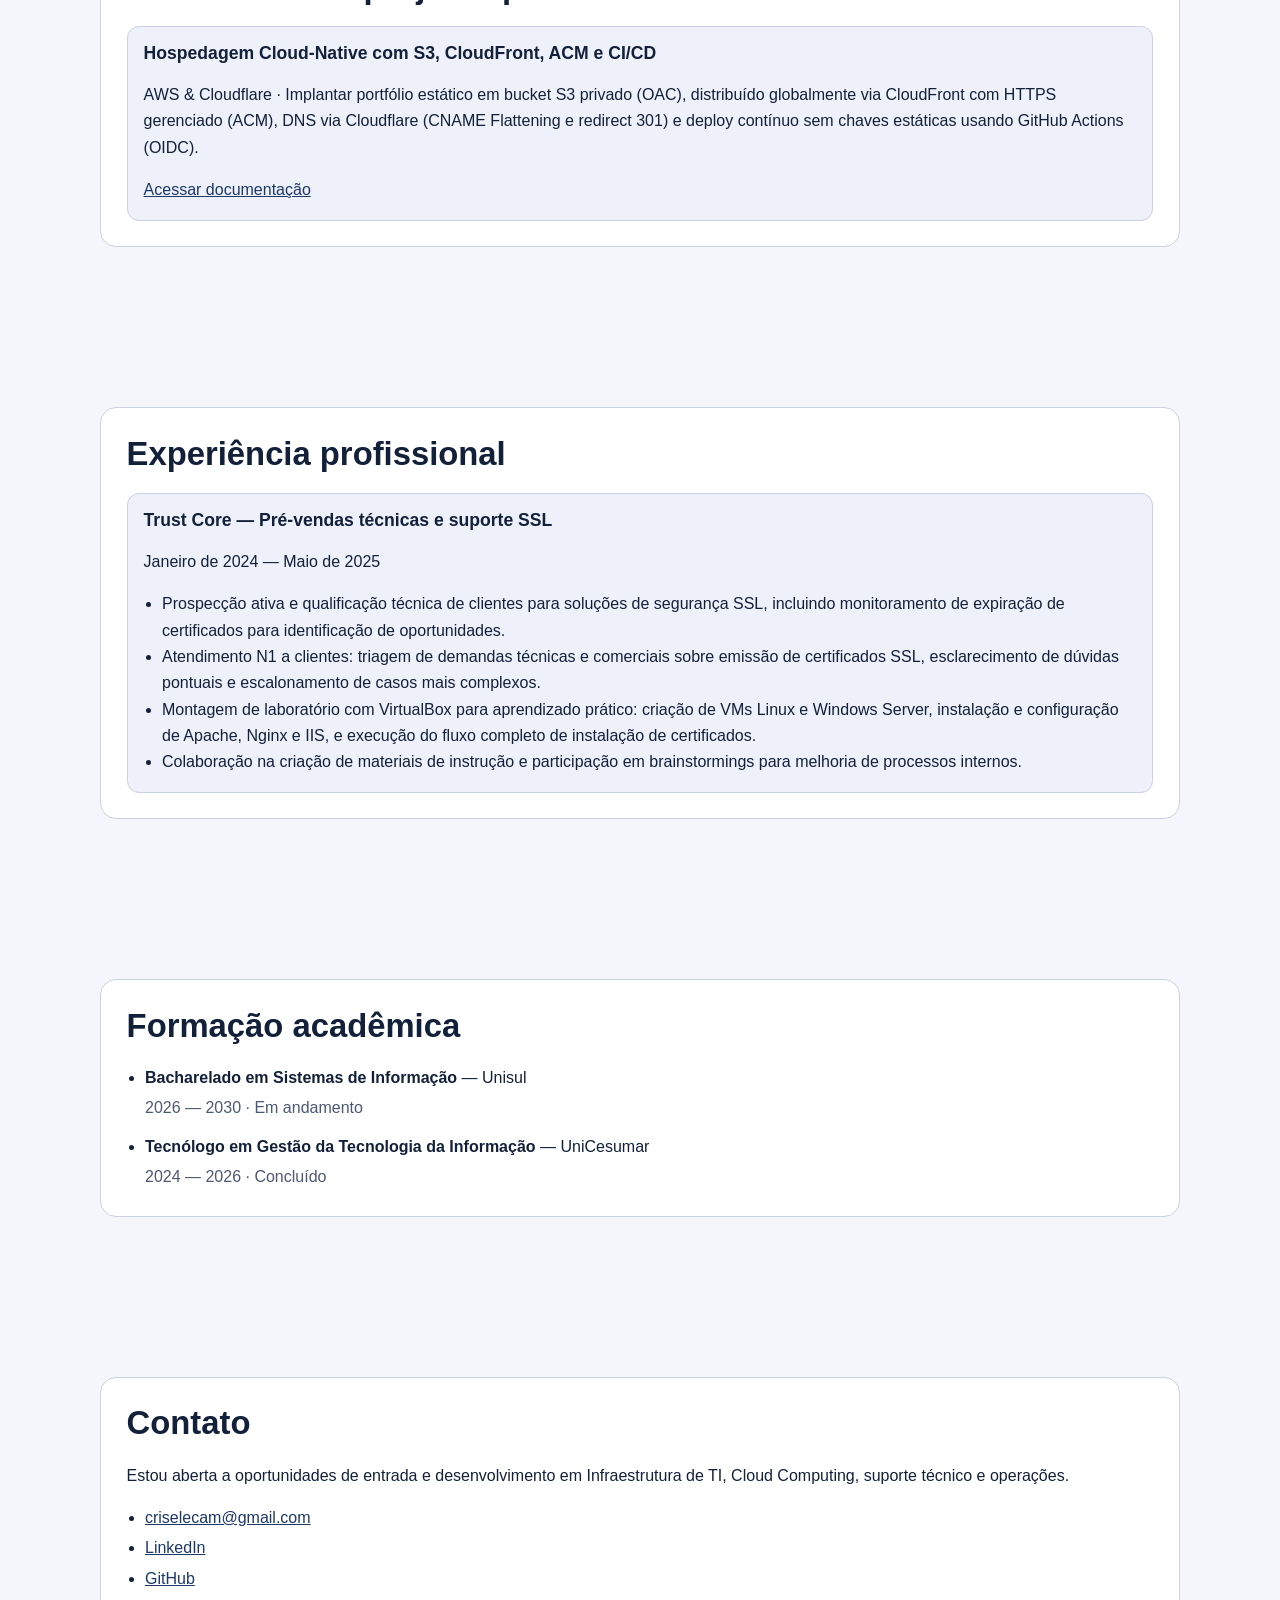
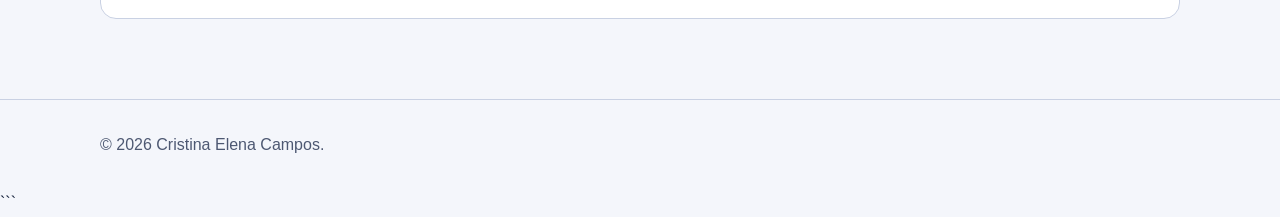
==== commit 750b7282: "Update heading for infrastructure section" ====
--- a/index.html
+++ b/index.html
@@ -135,7 +135,7 @@
             </article>
 
             <article>
-              <h3>Infraestrutura, Linux e Servidores</h3>
+              <h3>Infraestrutura, Sistemas Operacionais e Servidores</h3>
               <p>
                 Ambientes virtualizados
                 (VirtualBox) com Linux (Ubuntu/WSL) e Windows Server, além de
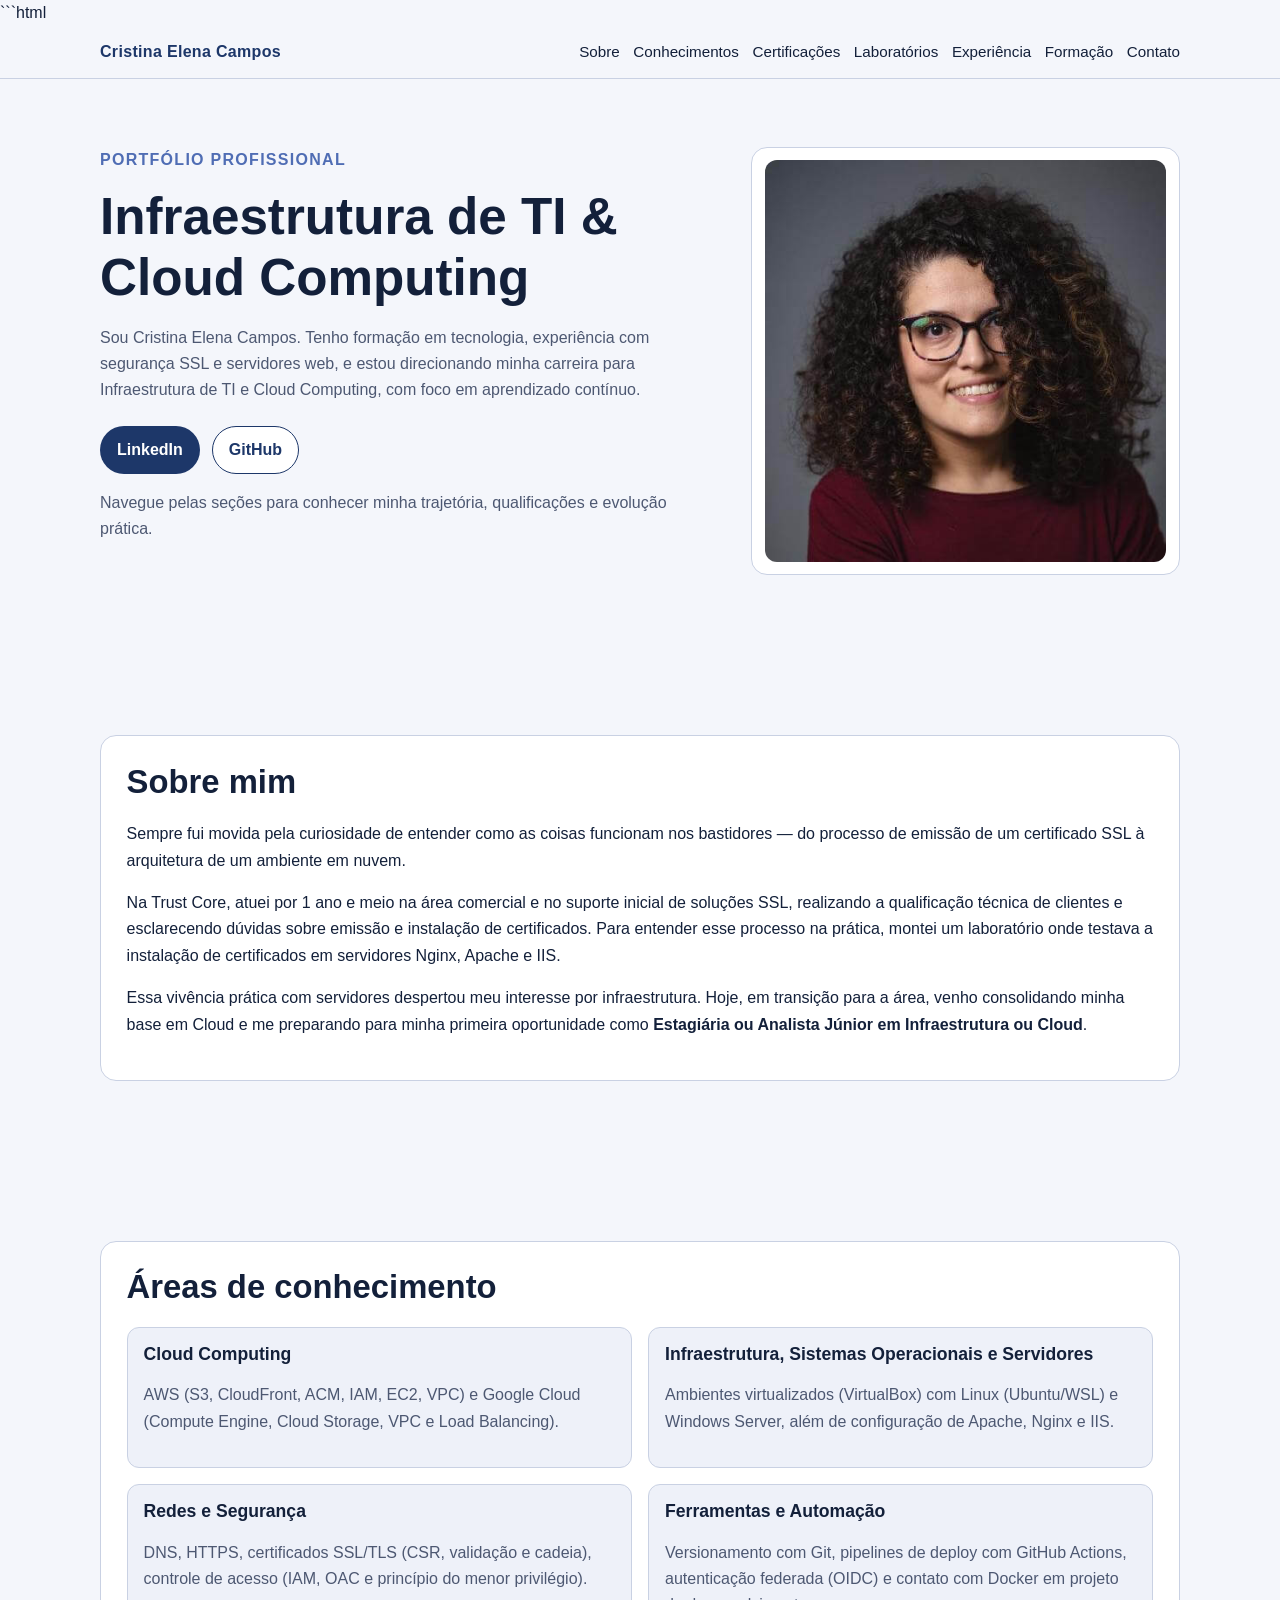
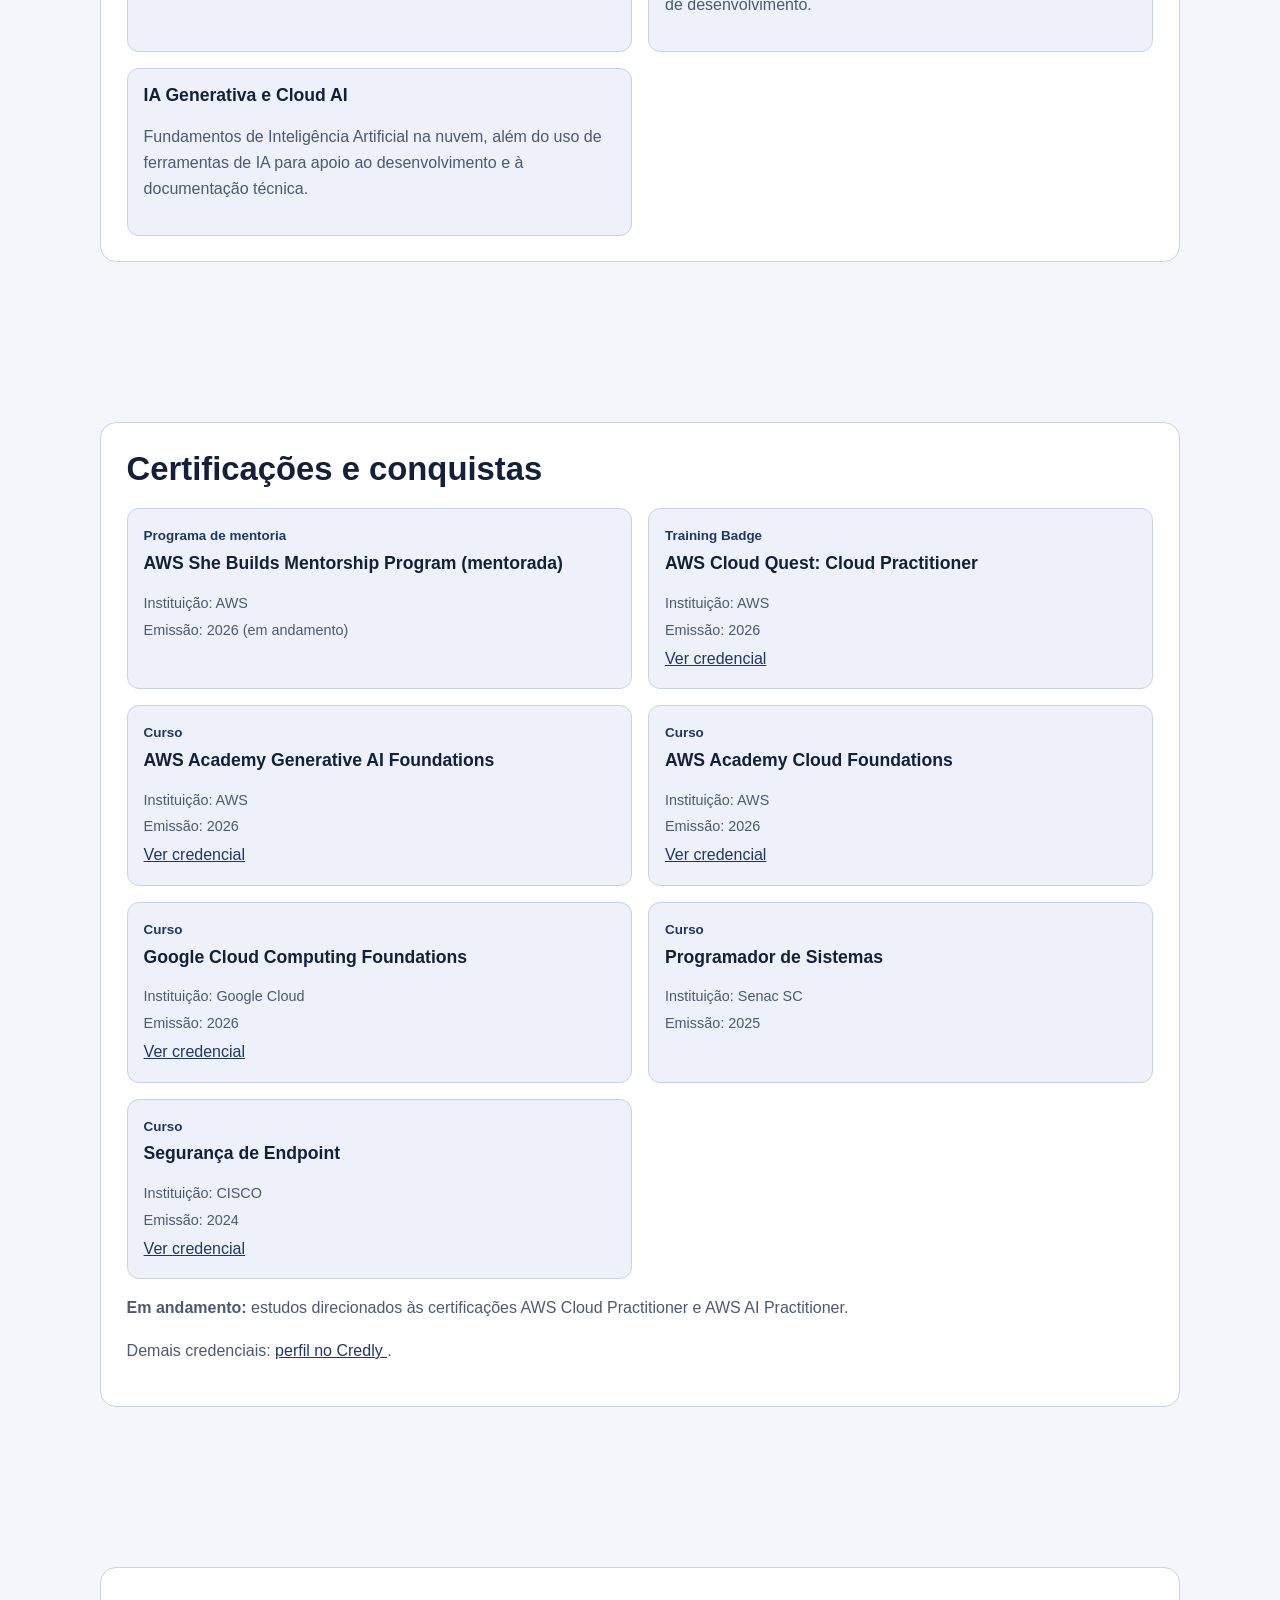
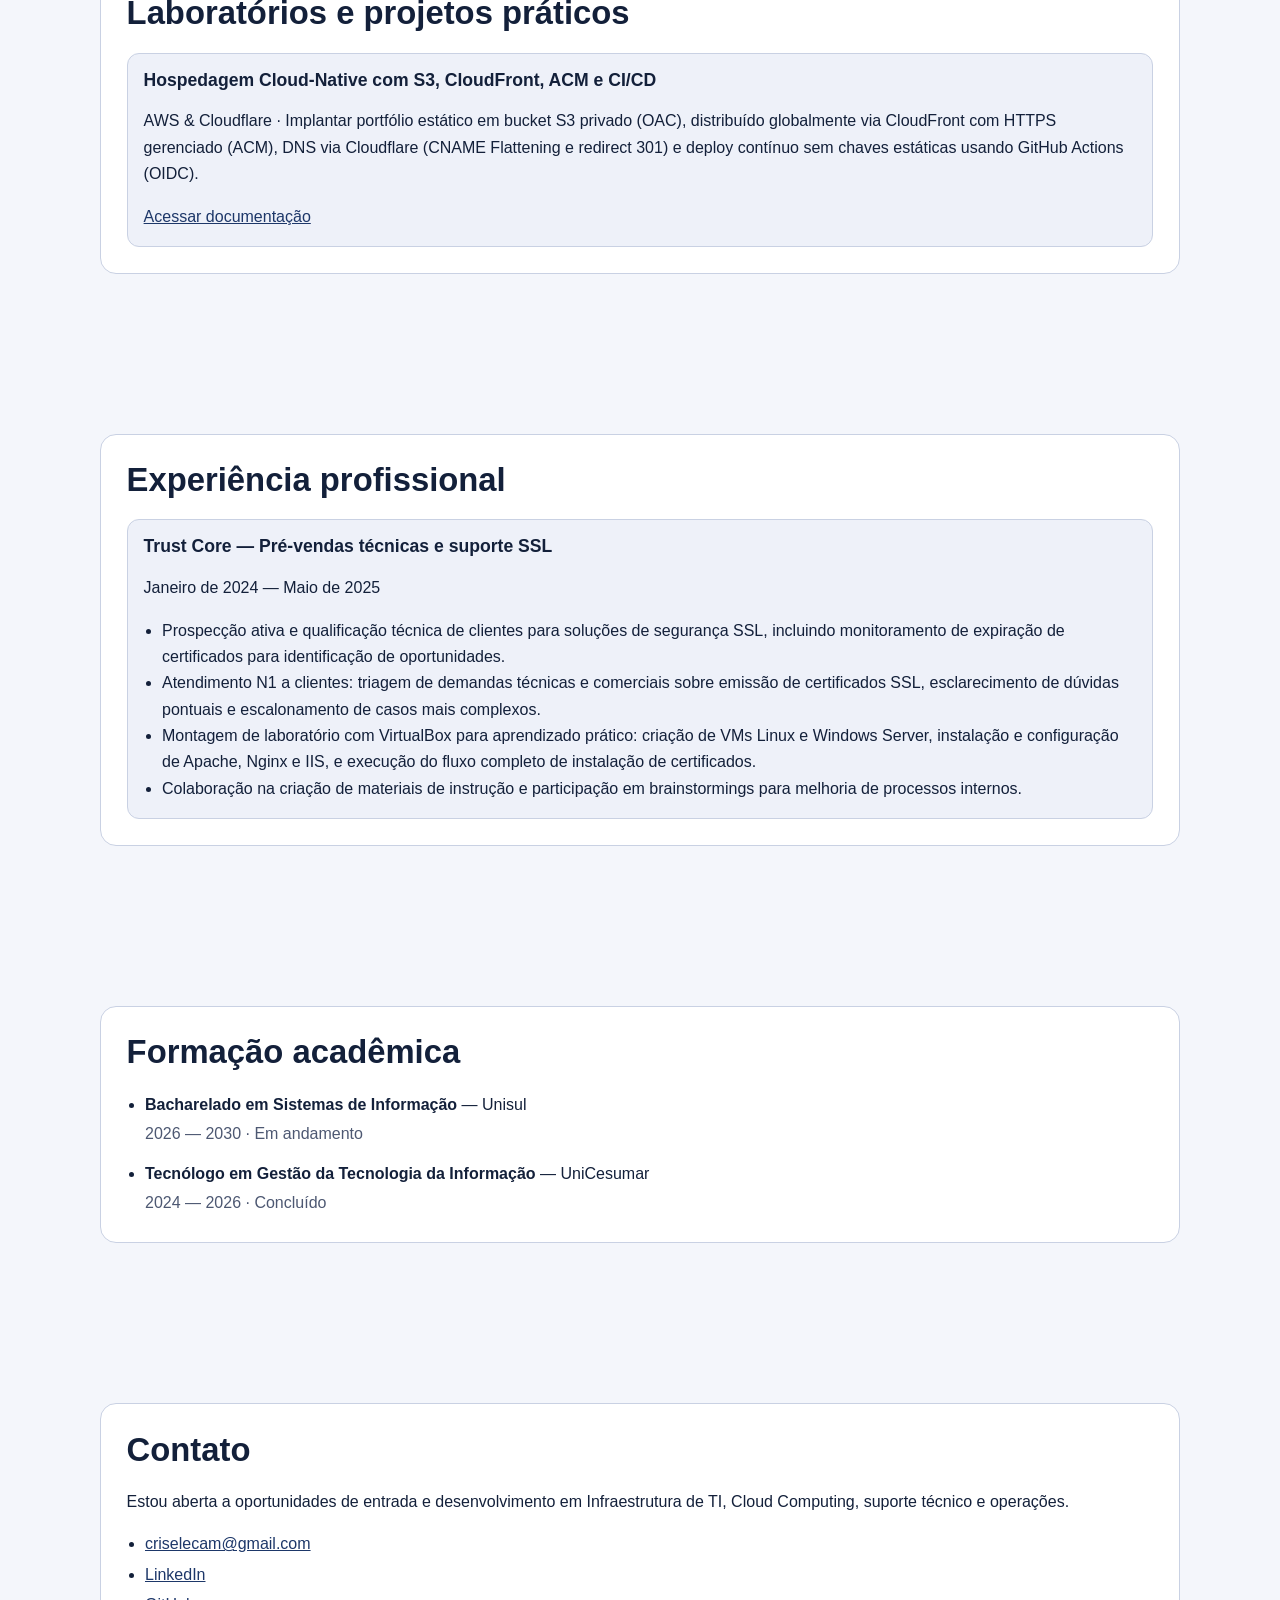
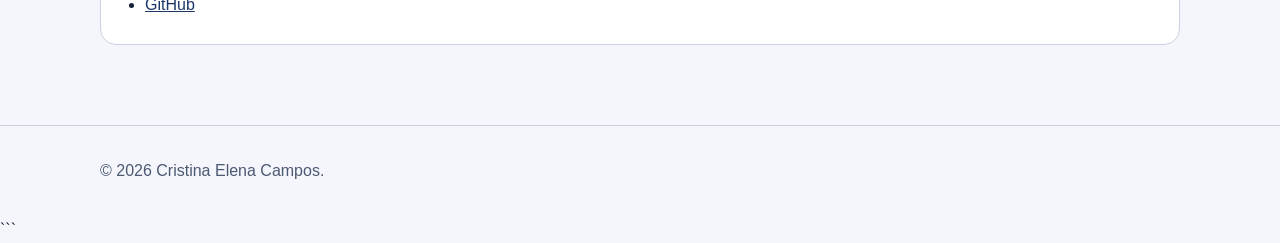
==== commit 7ff10cb0: "Update article section on automation tools Replaced 'CI/CD e Automação' section with 'Ferramentas e " ====
--- a/index.html
+++ b/index.html
@@ -153,12 +153,9 @@
             </article>
 
             <article>
-              <h3>CI/CD e Automação</h3>
-              <p>
-                Pipelines de deploy automatizado
-                com GitHub Actions, autenticação federada (OIDC) e
-                versionamento com Git.
-              </p>
+              <h3>Ferramentas e Automação</h3>
+              <p>Versionamento com Git, pipelines de deploy com GitHub Actions, 
+                autenticação federada (OIDC) e contato com Docker em projeto de desenvolvimento.</p>
             </article>
 
             <article>
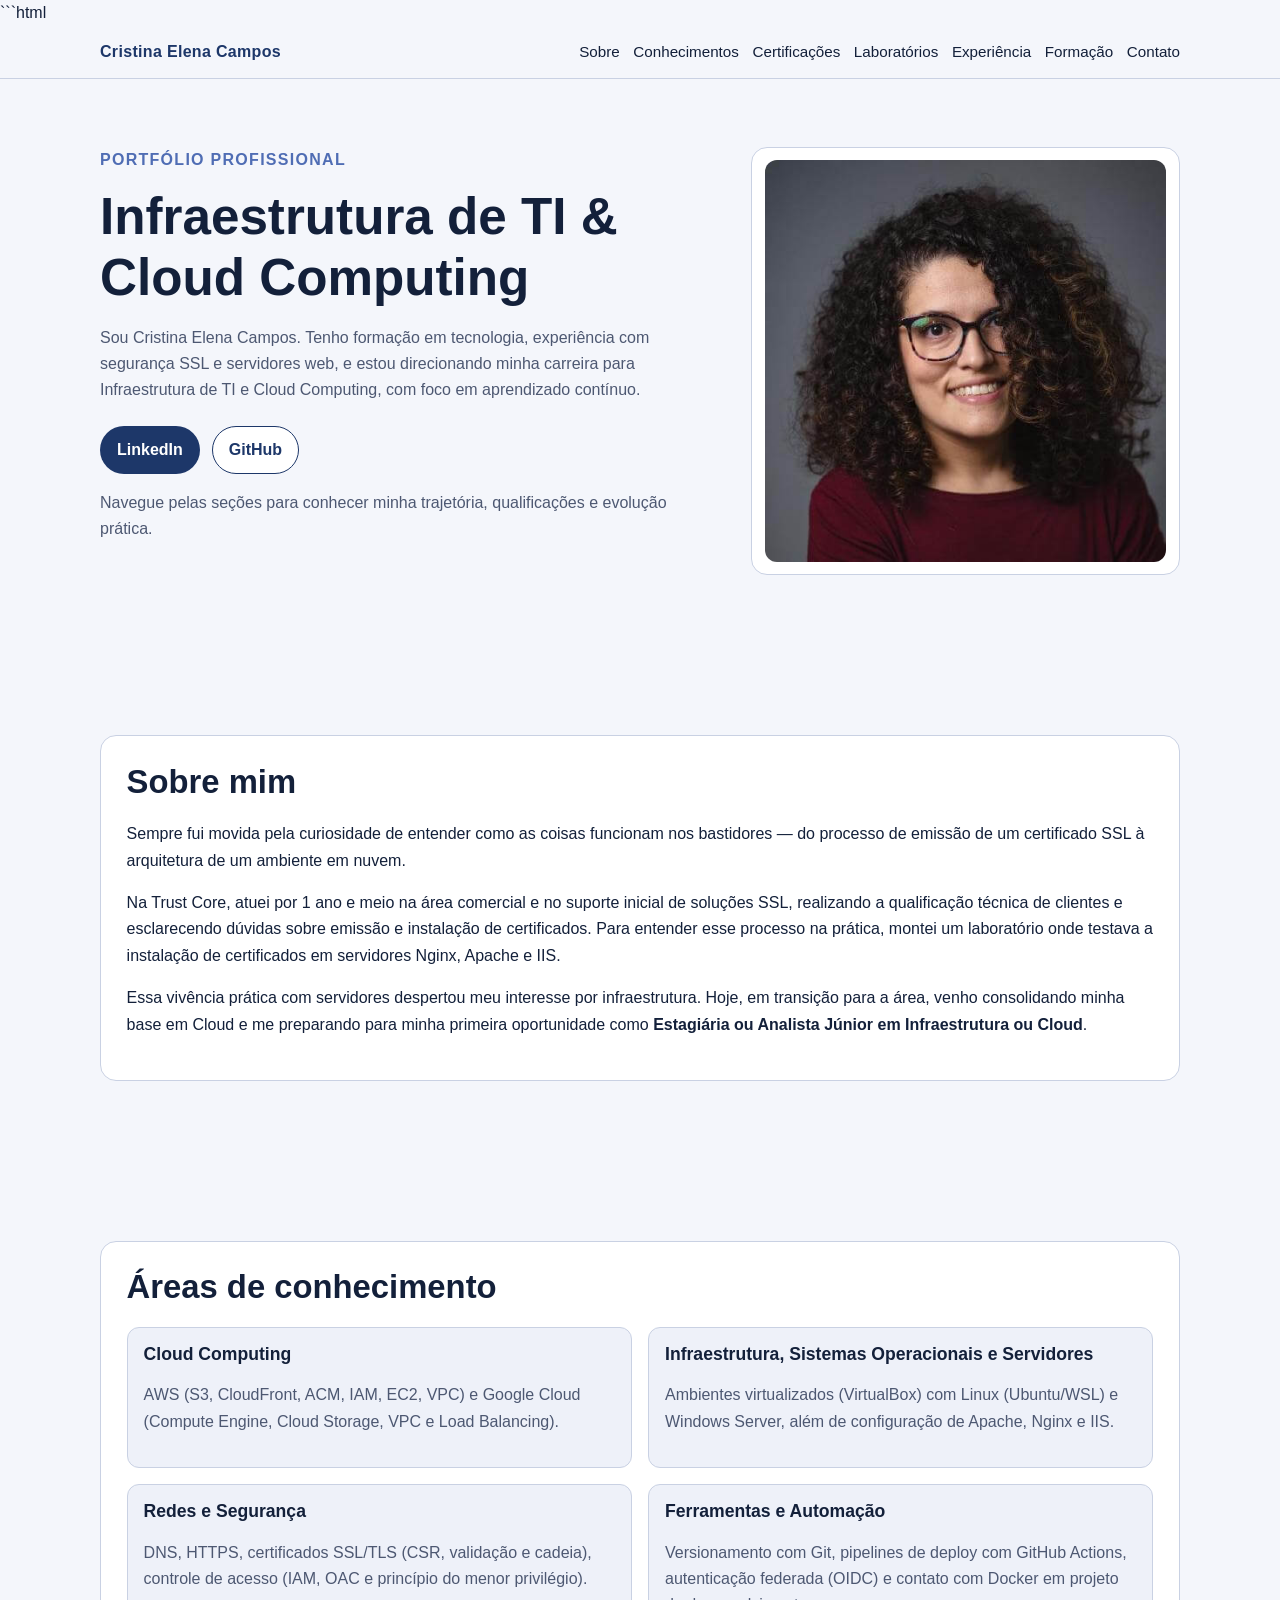
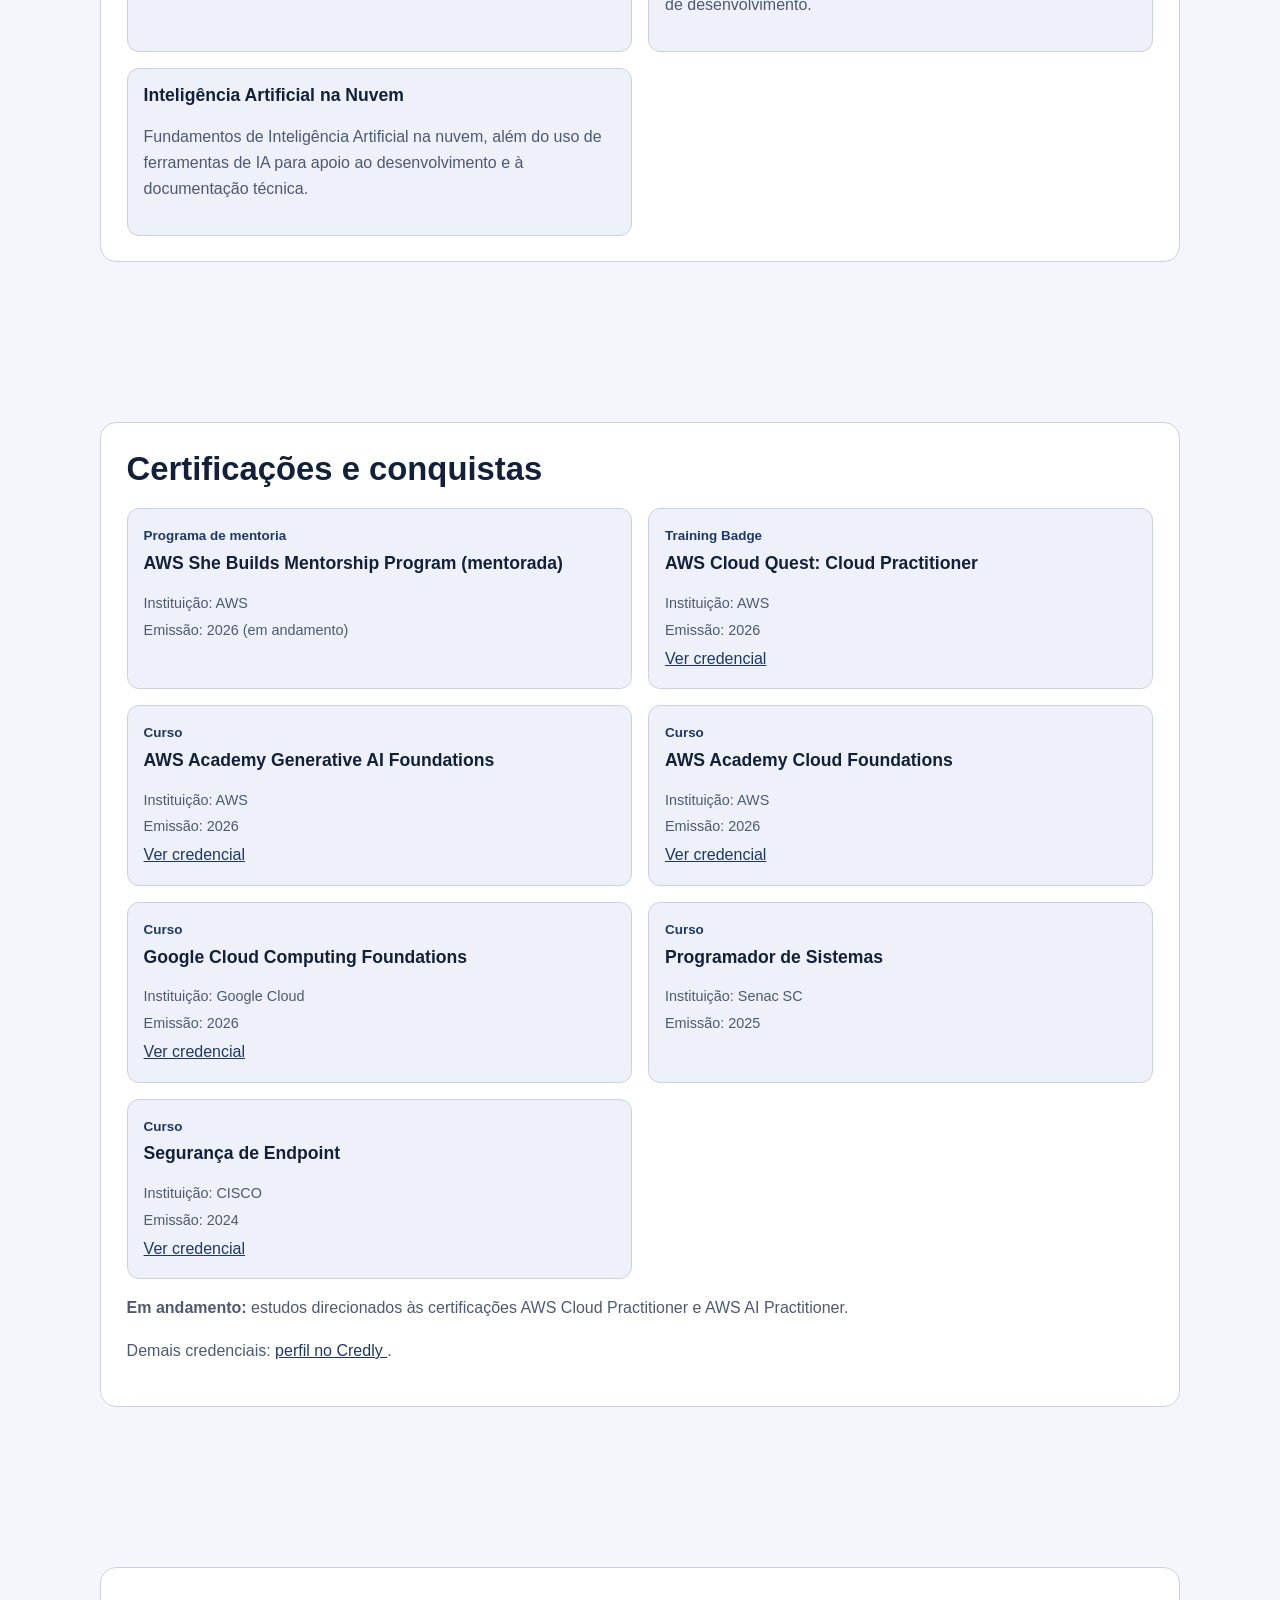
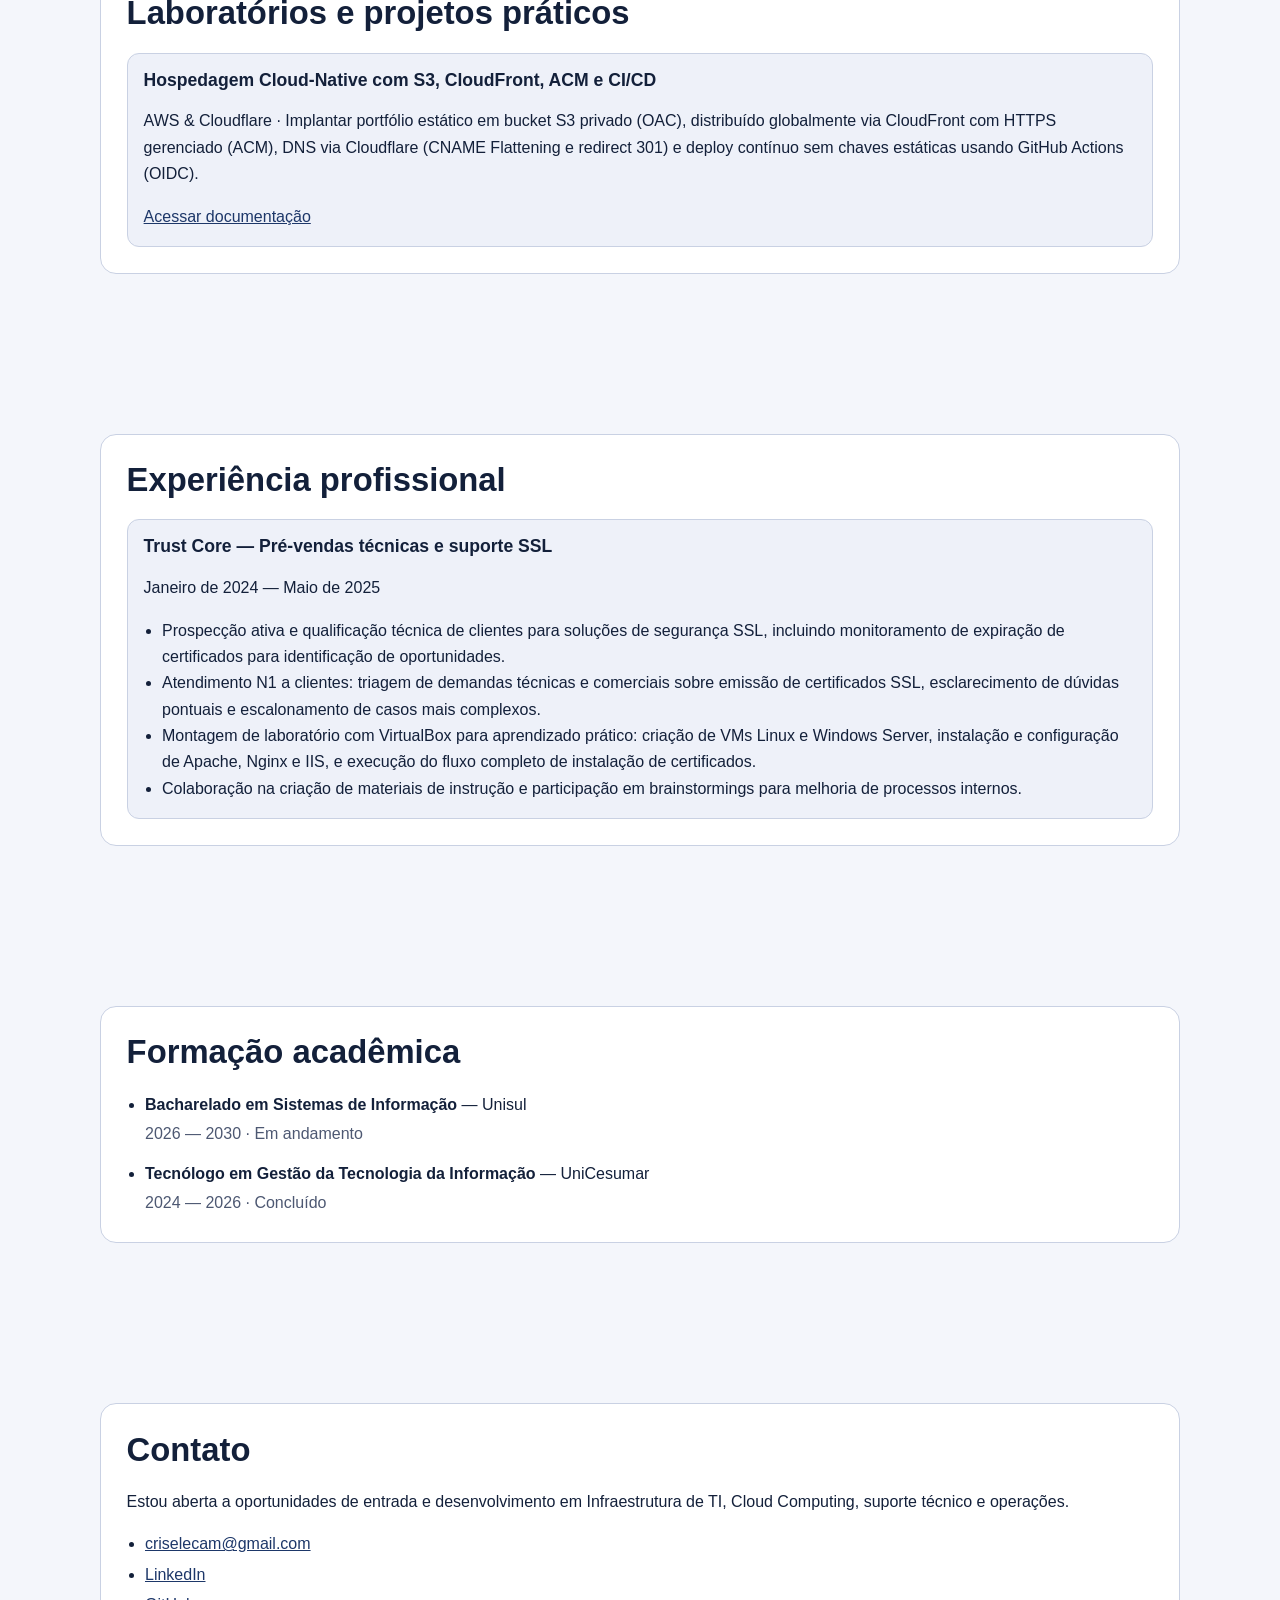
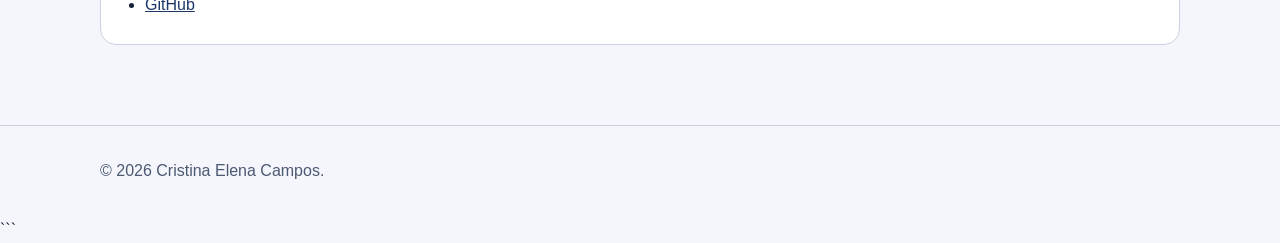
==== commit a2b2187b: "Update heading from 'IA Generativa e Cloud AI' to 'Inteligência Artificial na Nuvem'" ====
--- a/index.html
+++ b/index.html
@@ -159,7 +159,7 @@
             </article>
 
             <article>
-              <h3>IA Generativa e Cloud AI</h3>
+              <h3>Inteligência Artificial na Nuvem</h3>
               <p>
                 Fundamentos de
                 Inteligência Artificial na nuvem, além do uso de ferramentas
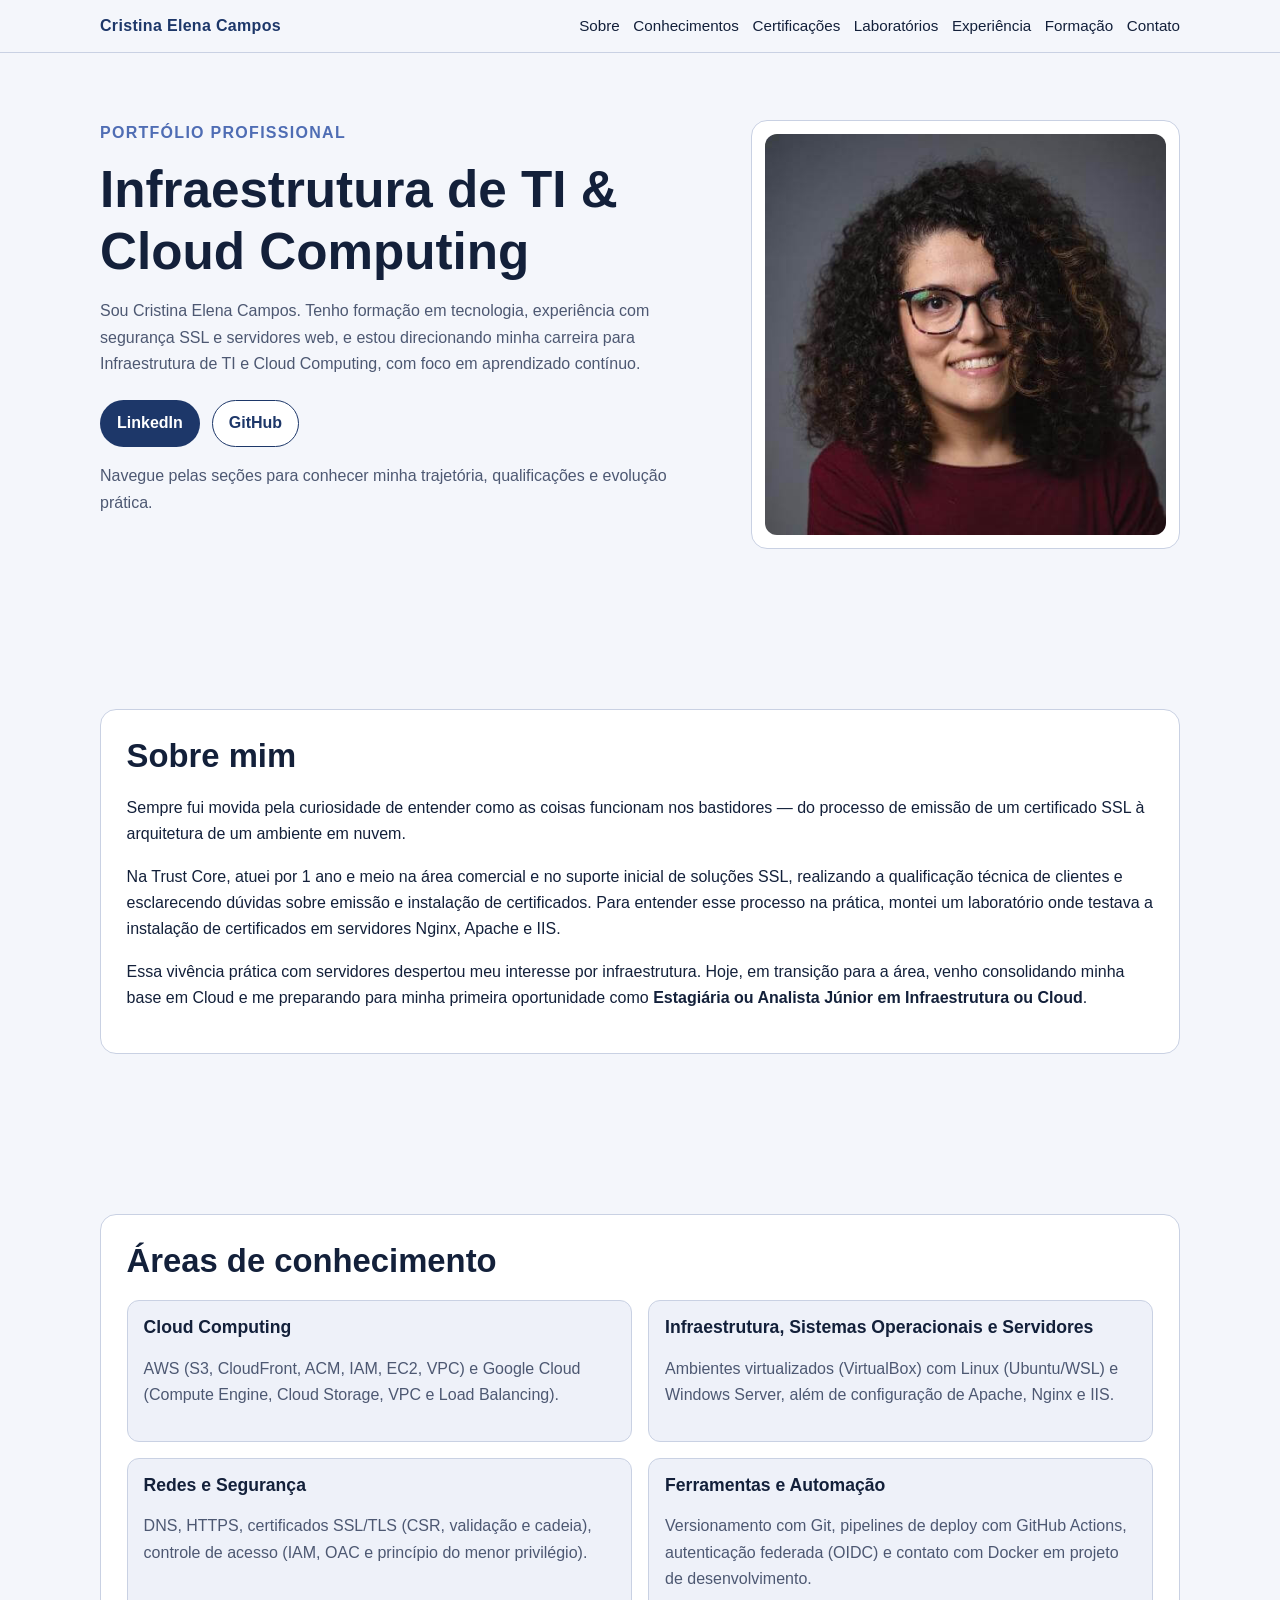
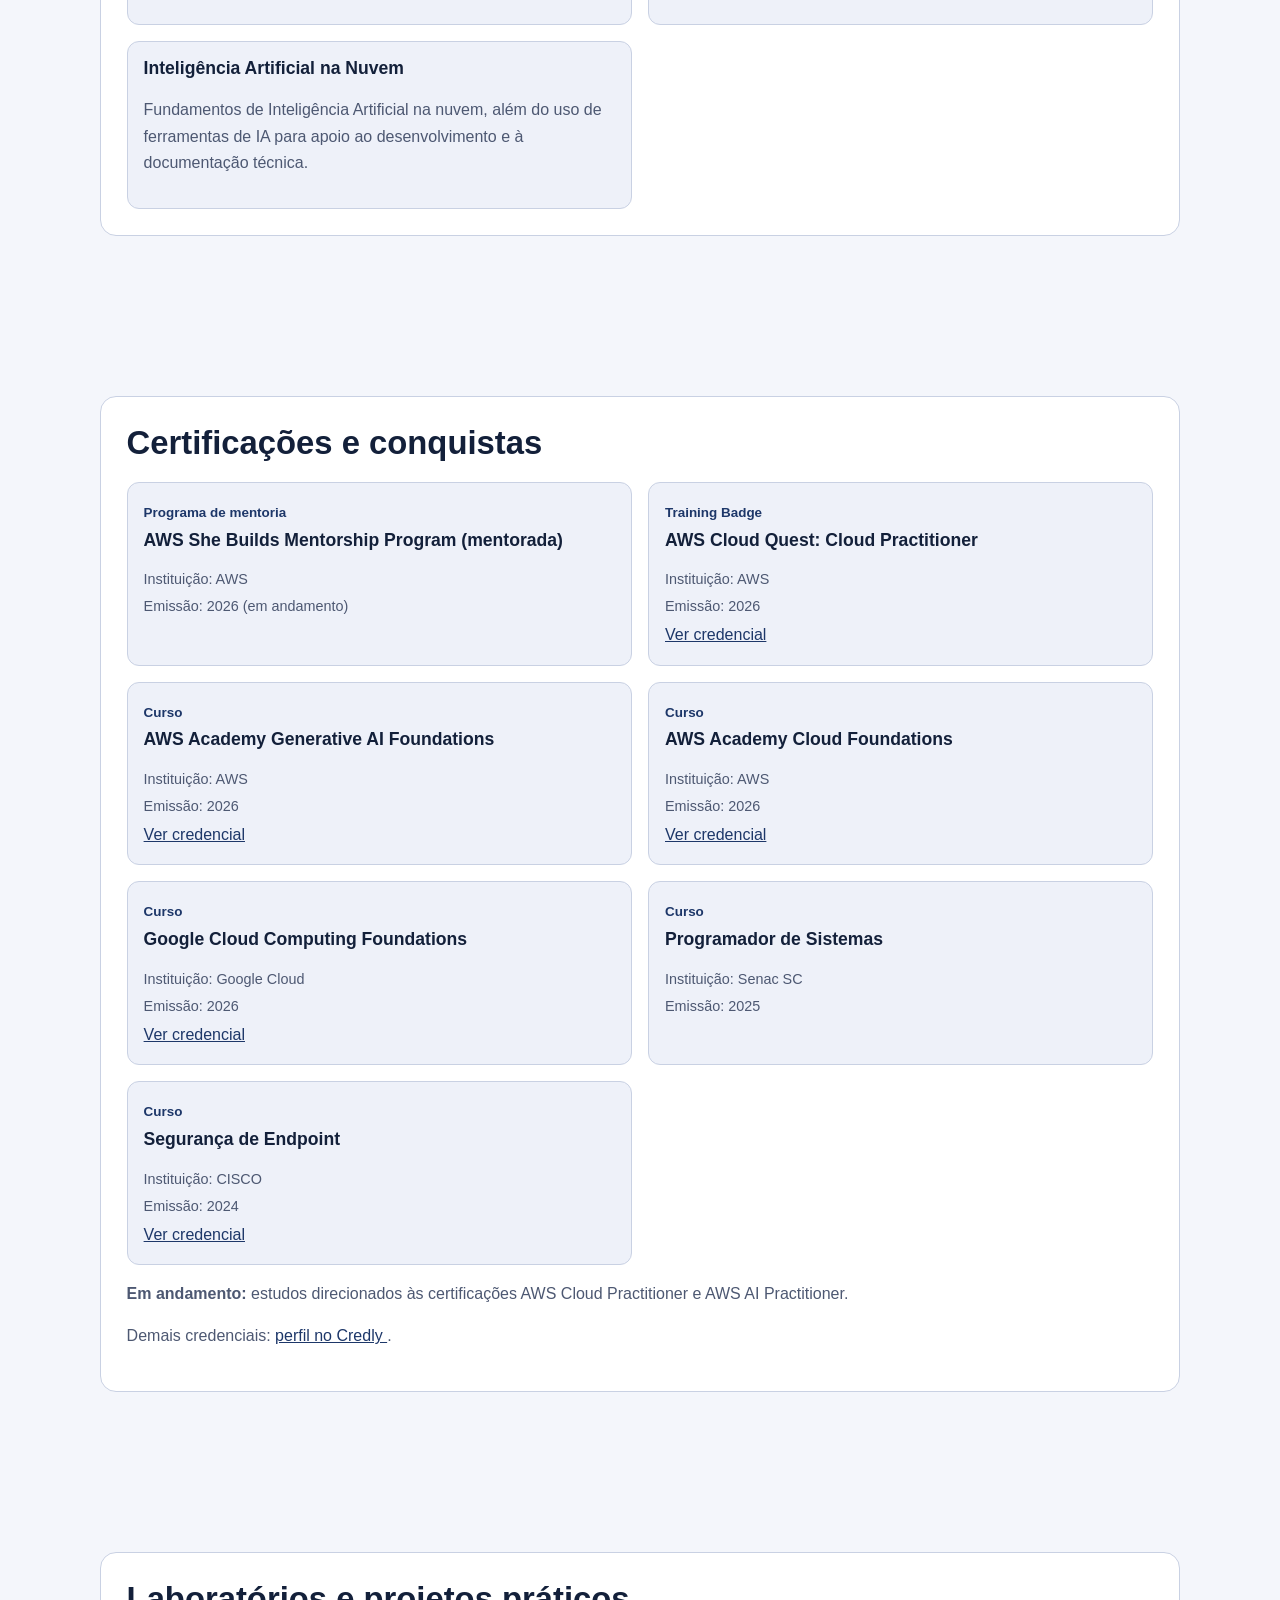
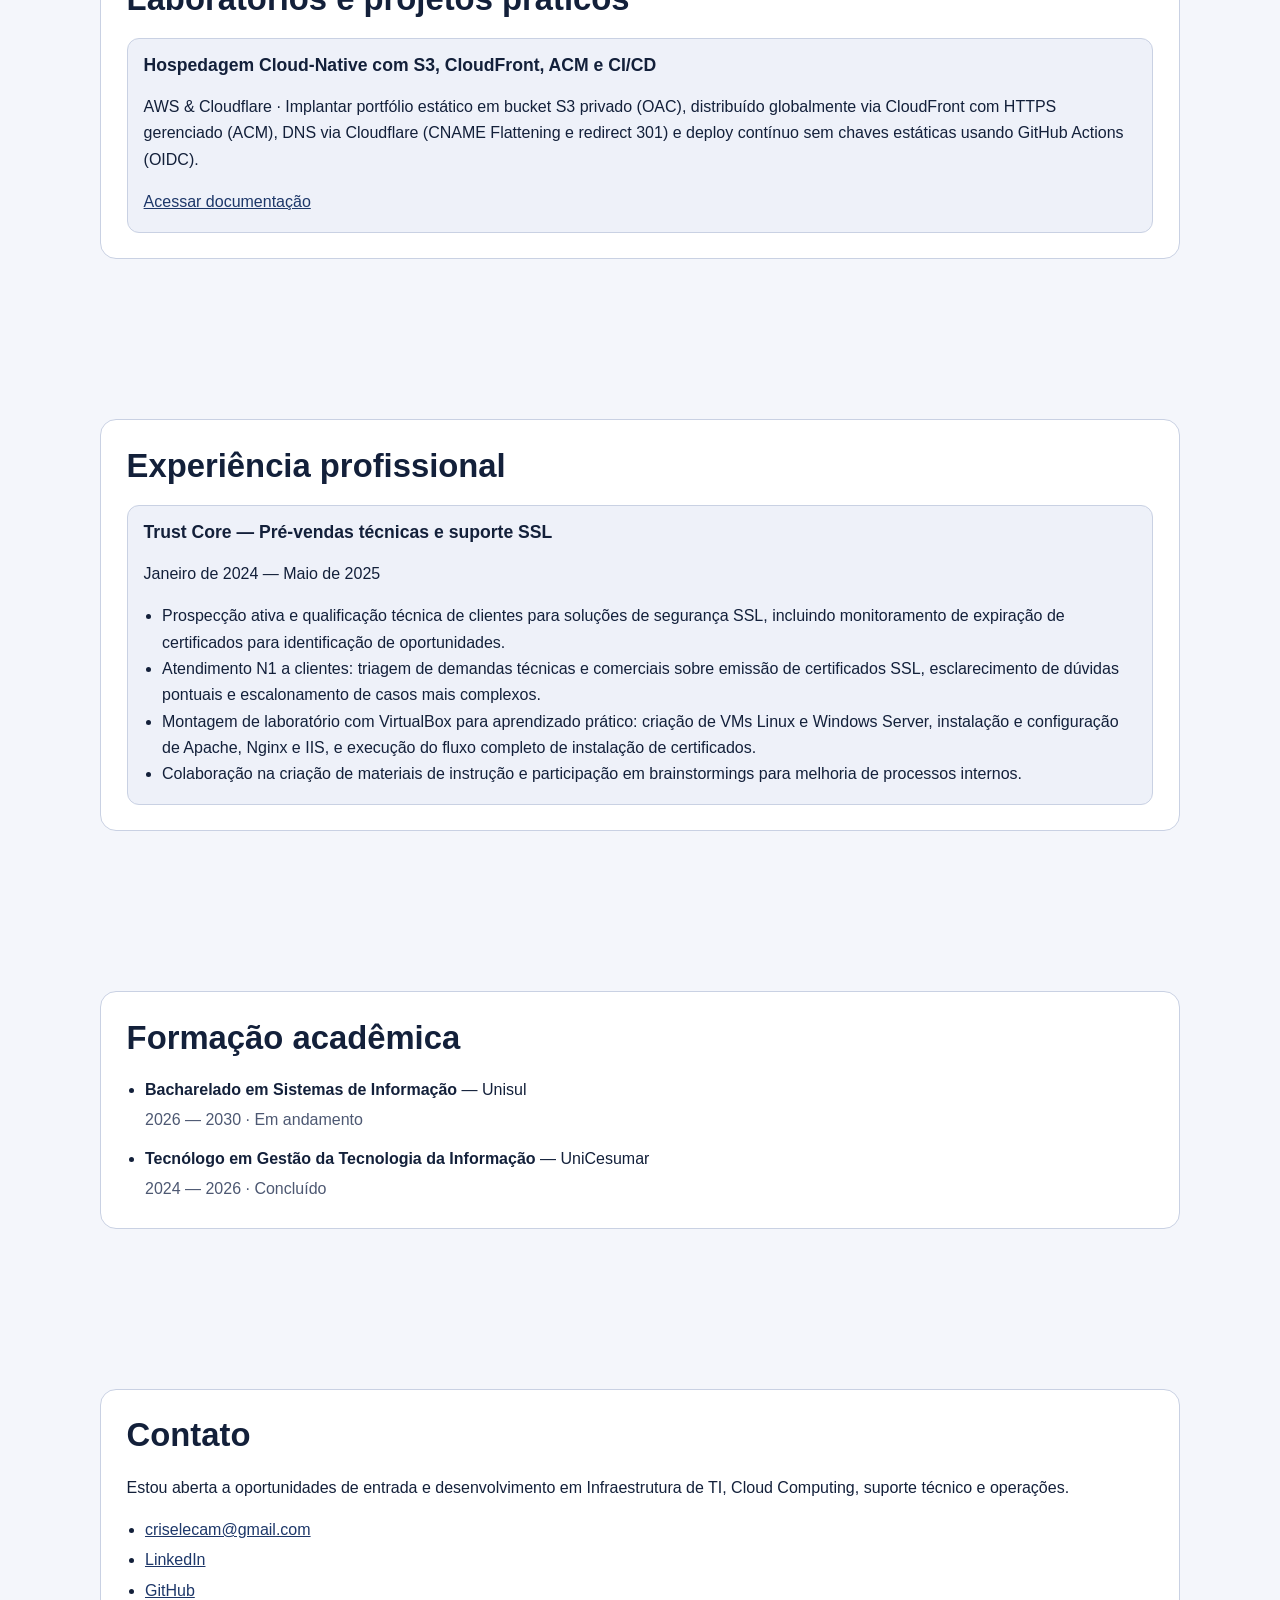
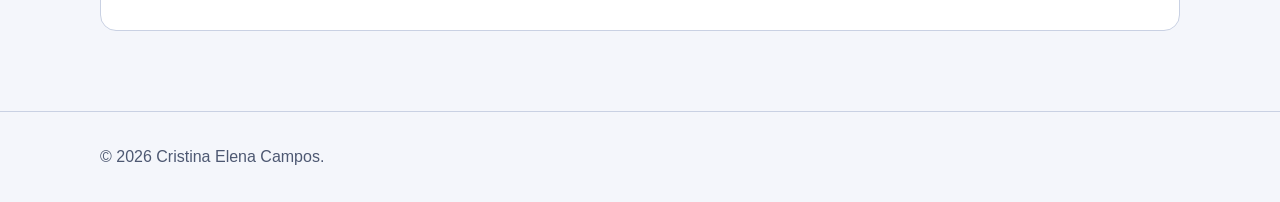
==== commit 86c259cc: "Fix HTML structure by removing unnecessary code" ====
--- a/index.html
+++ b/index.html
@@ -1,4 +1,3 @@
-```html
 <!doctype html>
 <html lang="pt-BR">
   <head>
@@ -324,4 +323,3 @@
     <script src="script.js" defer></script>
   </body>
 </html>
-```
